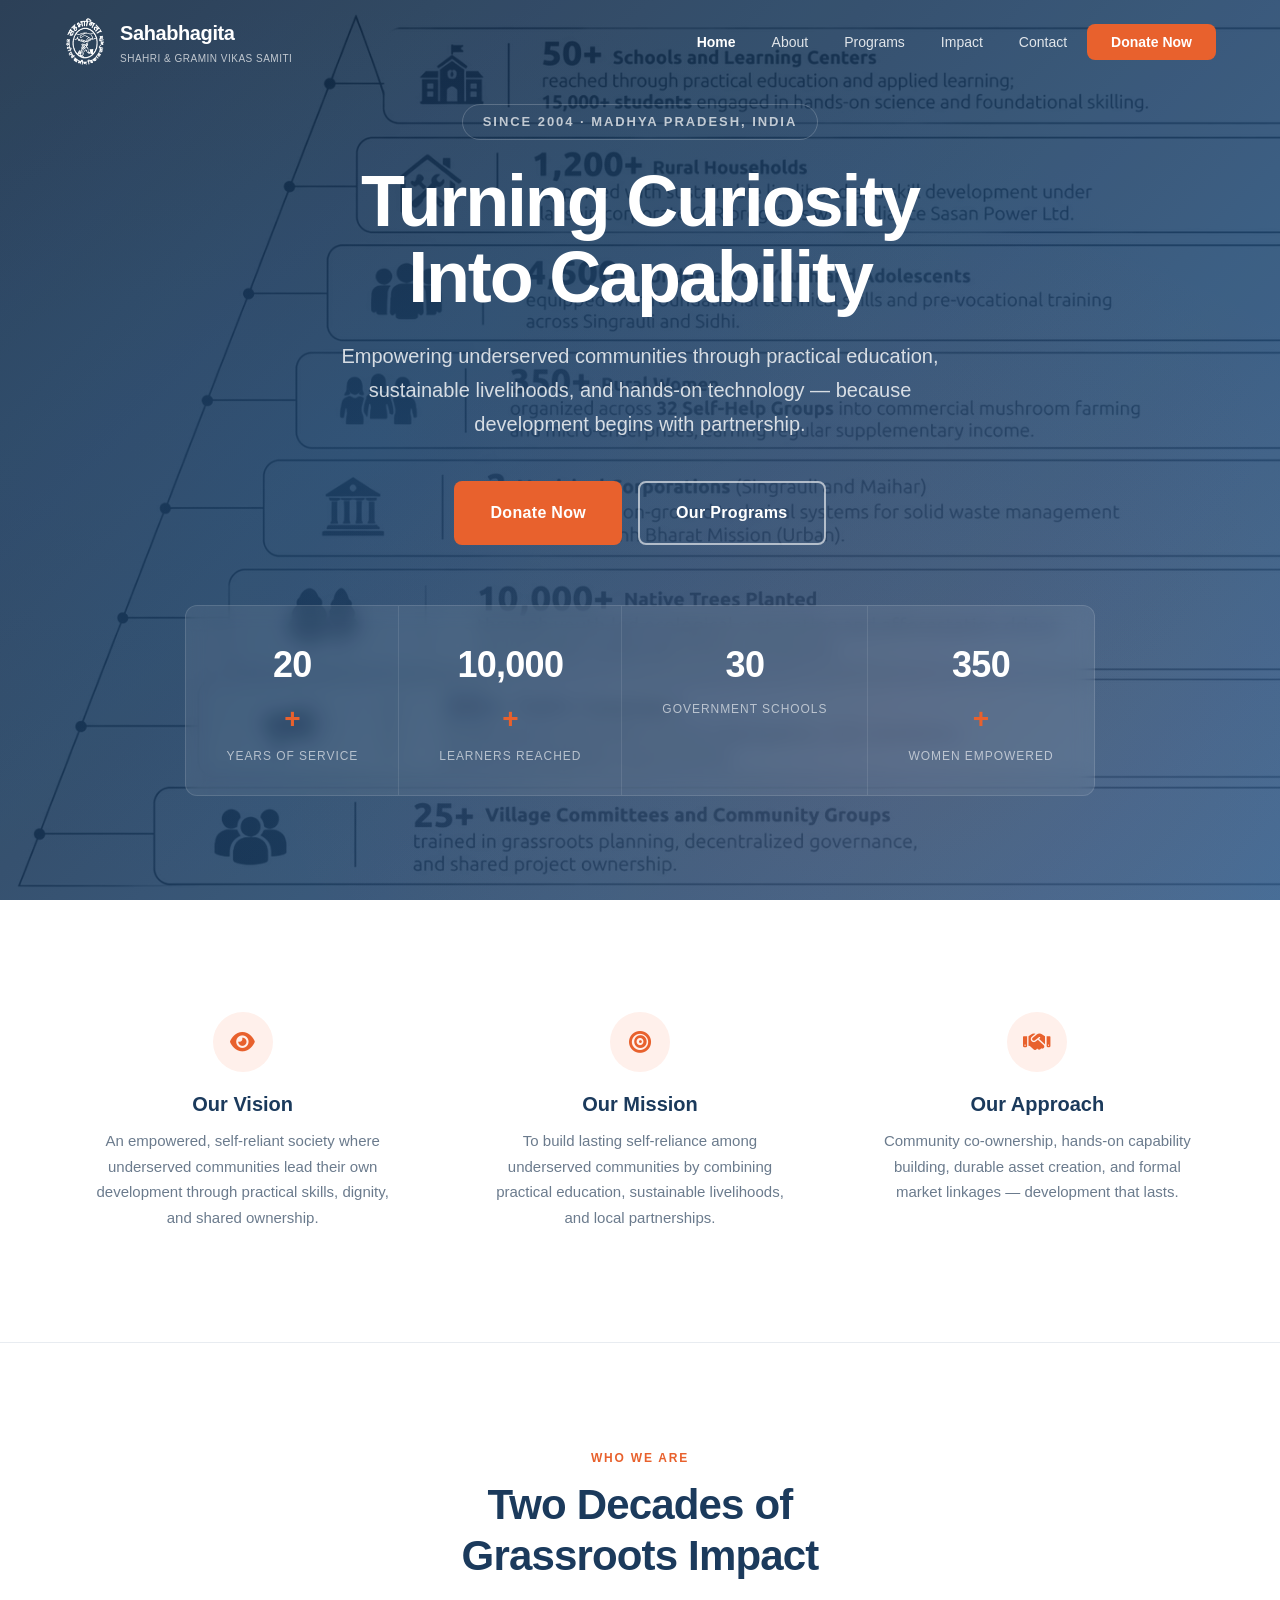
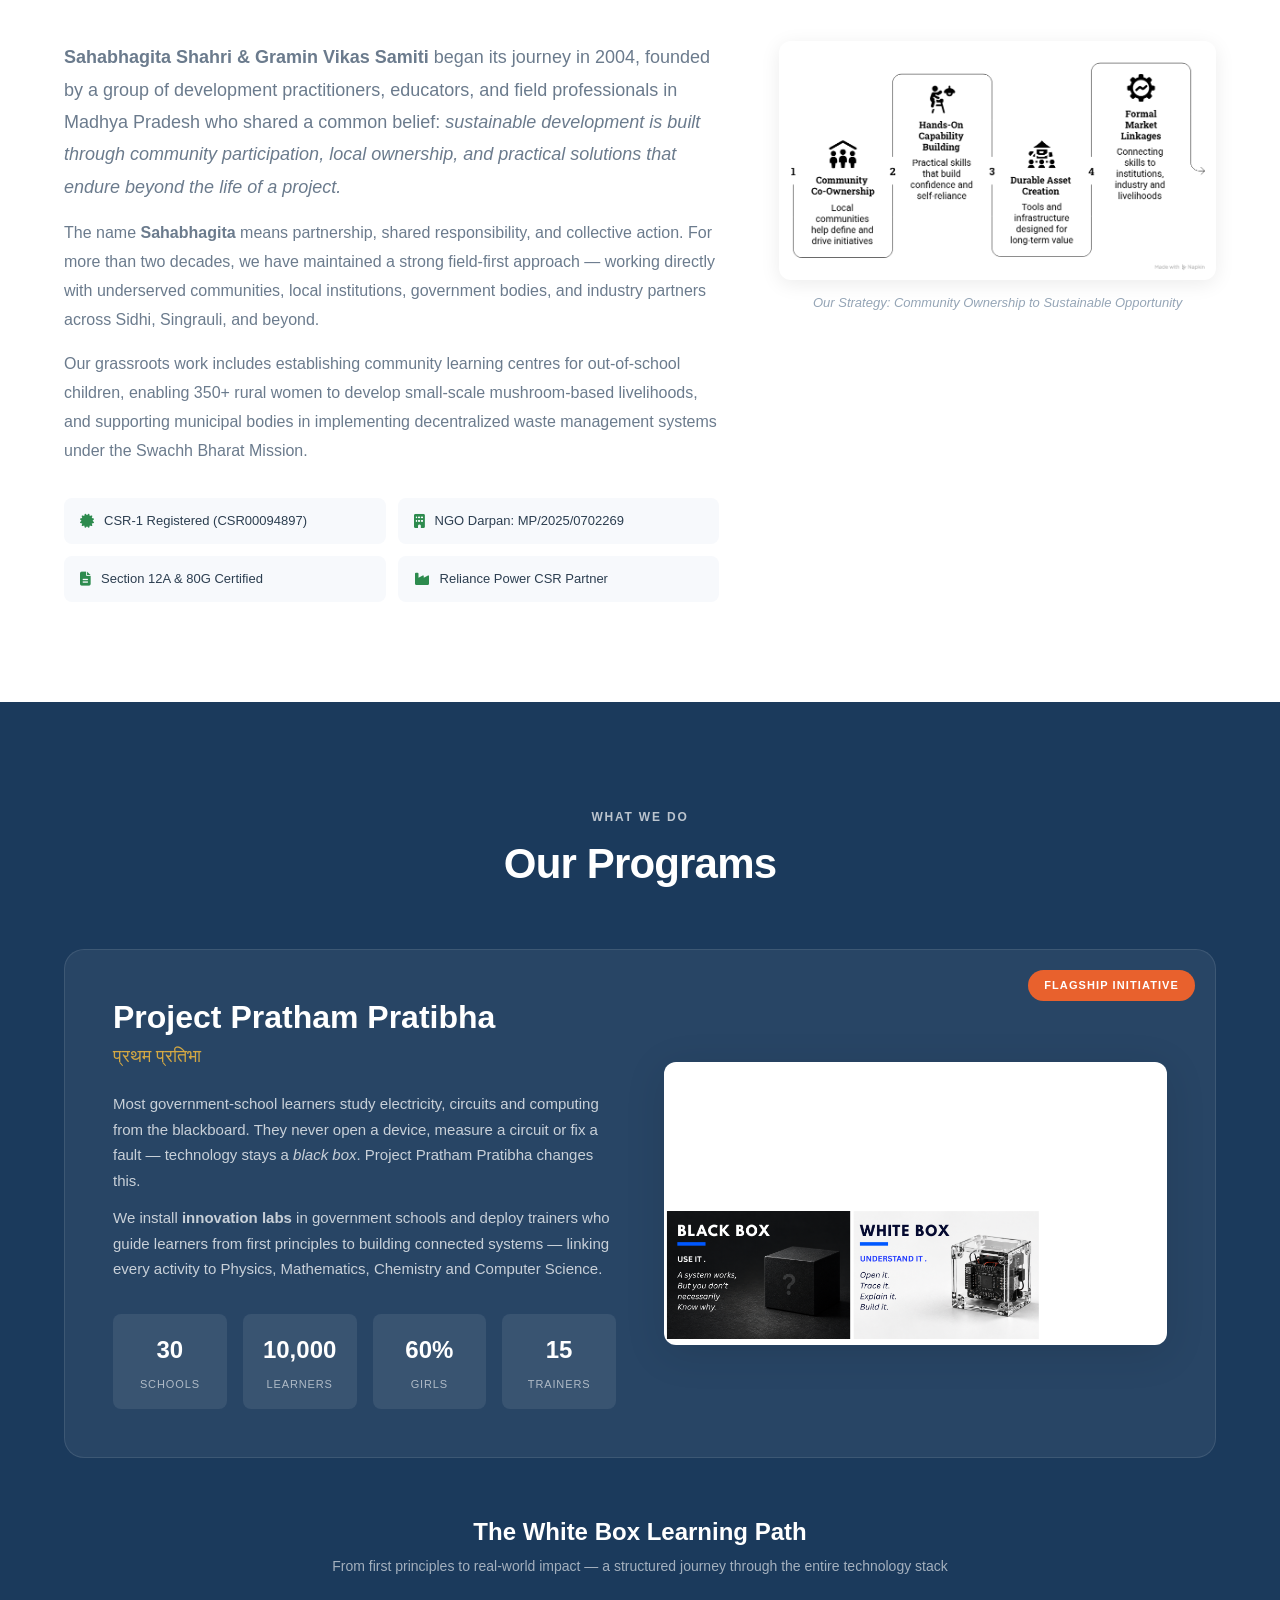
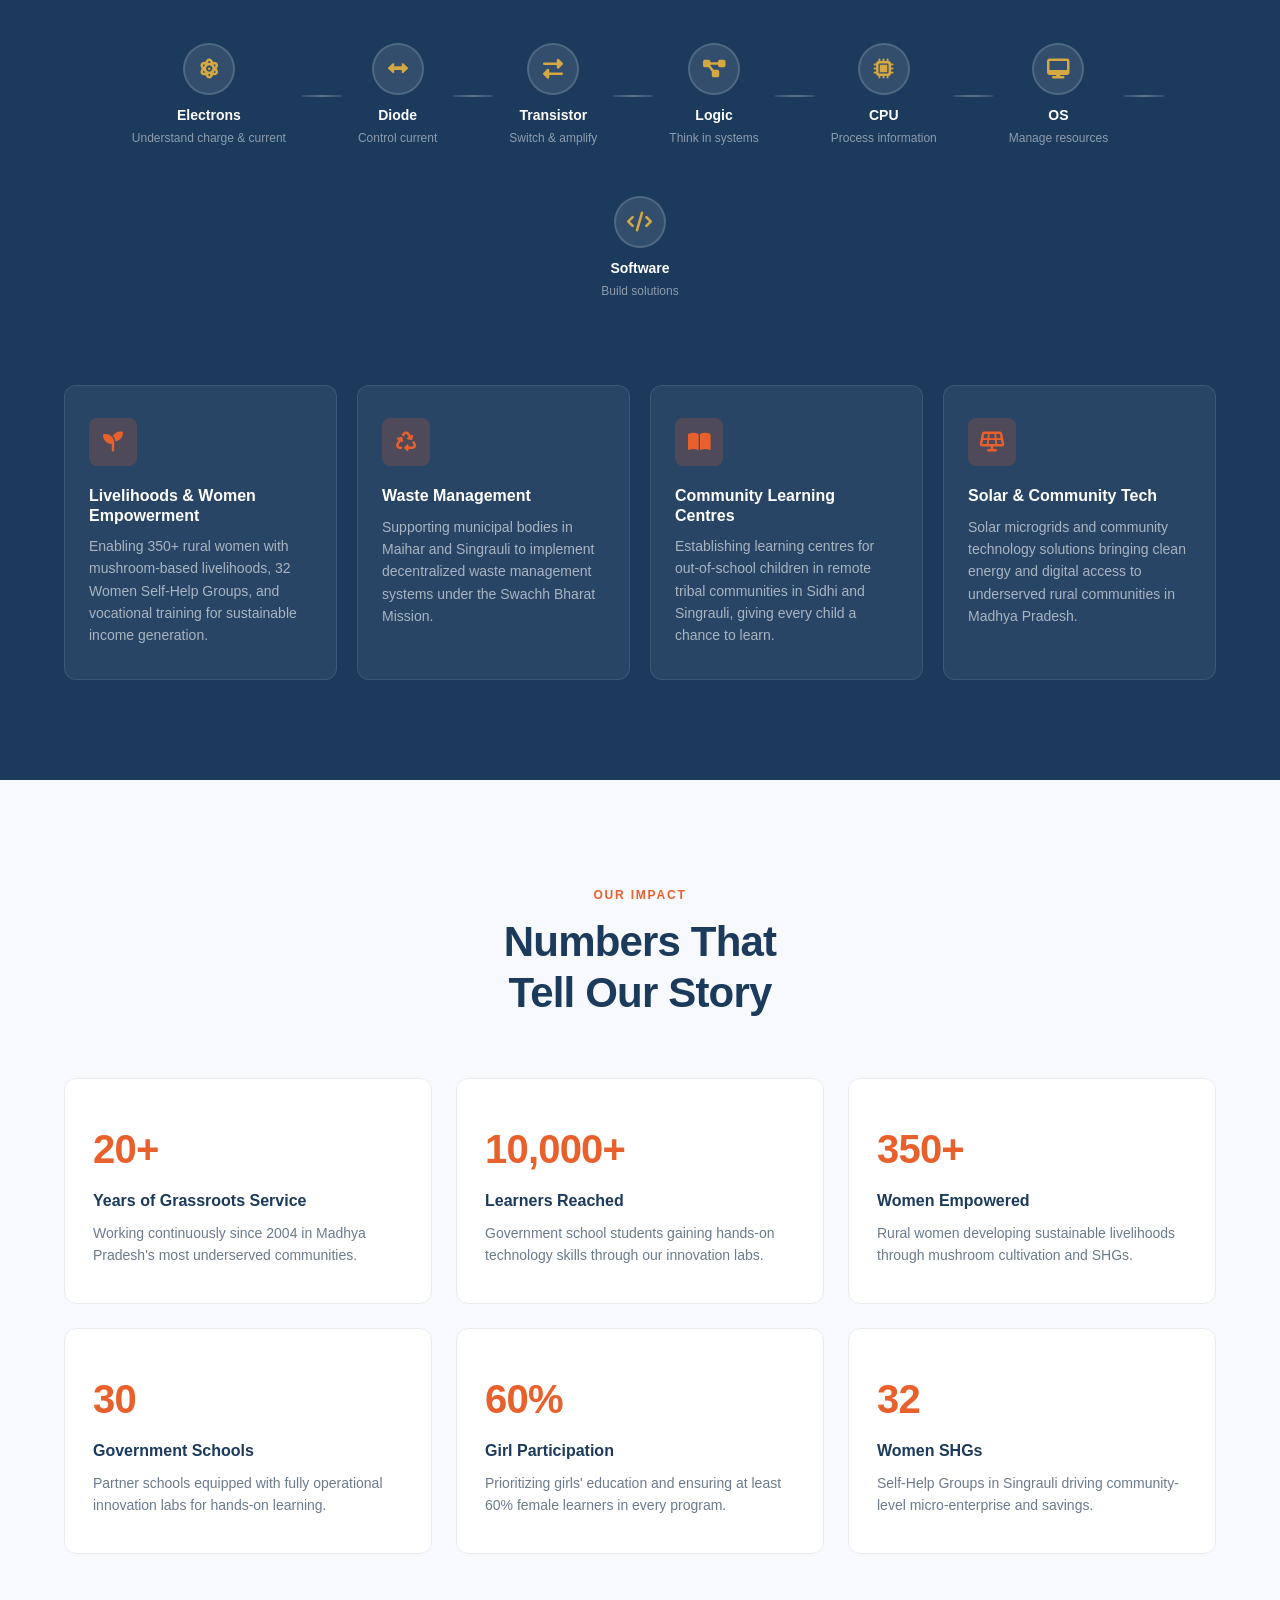
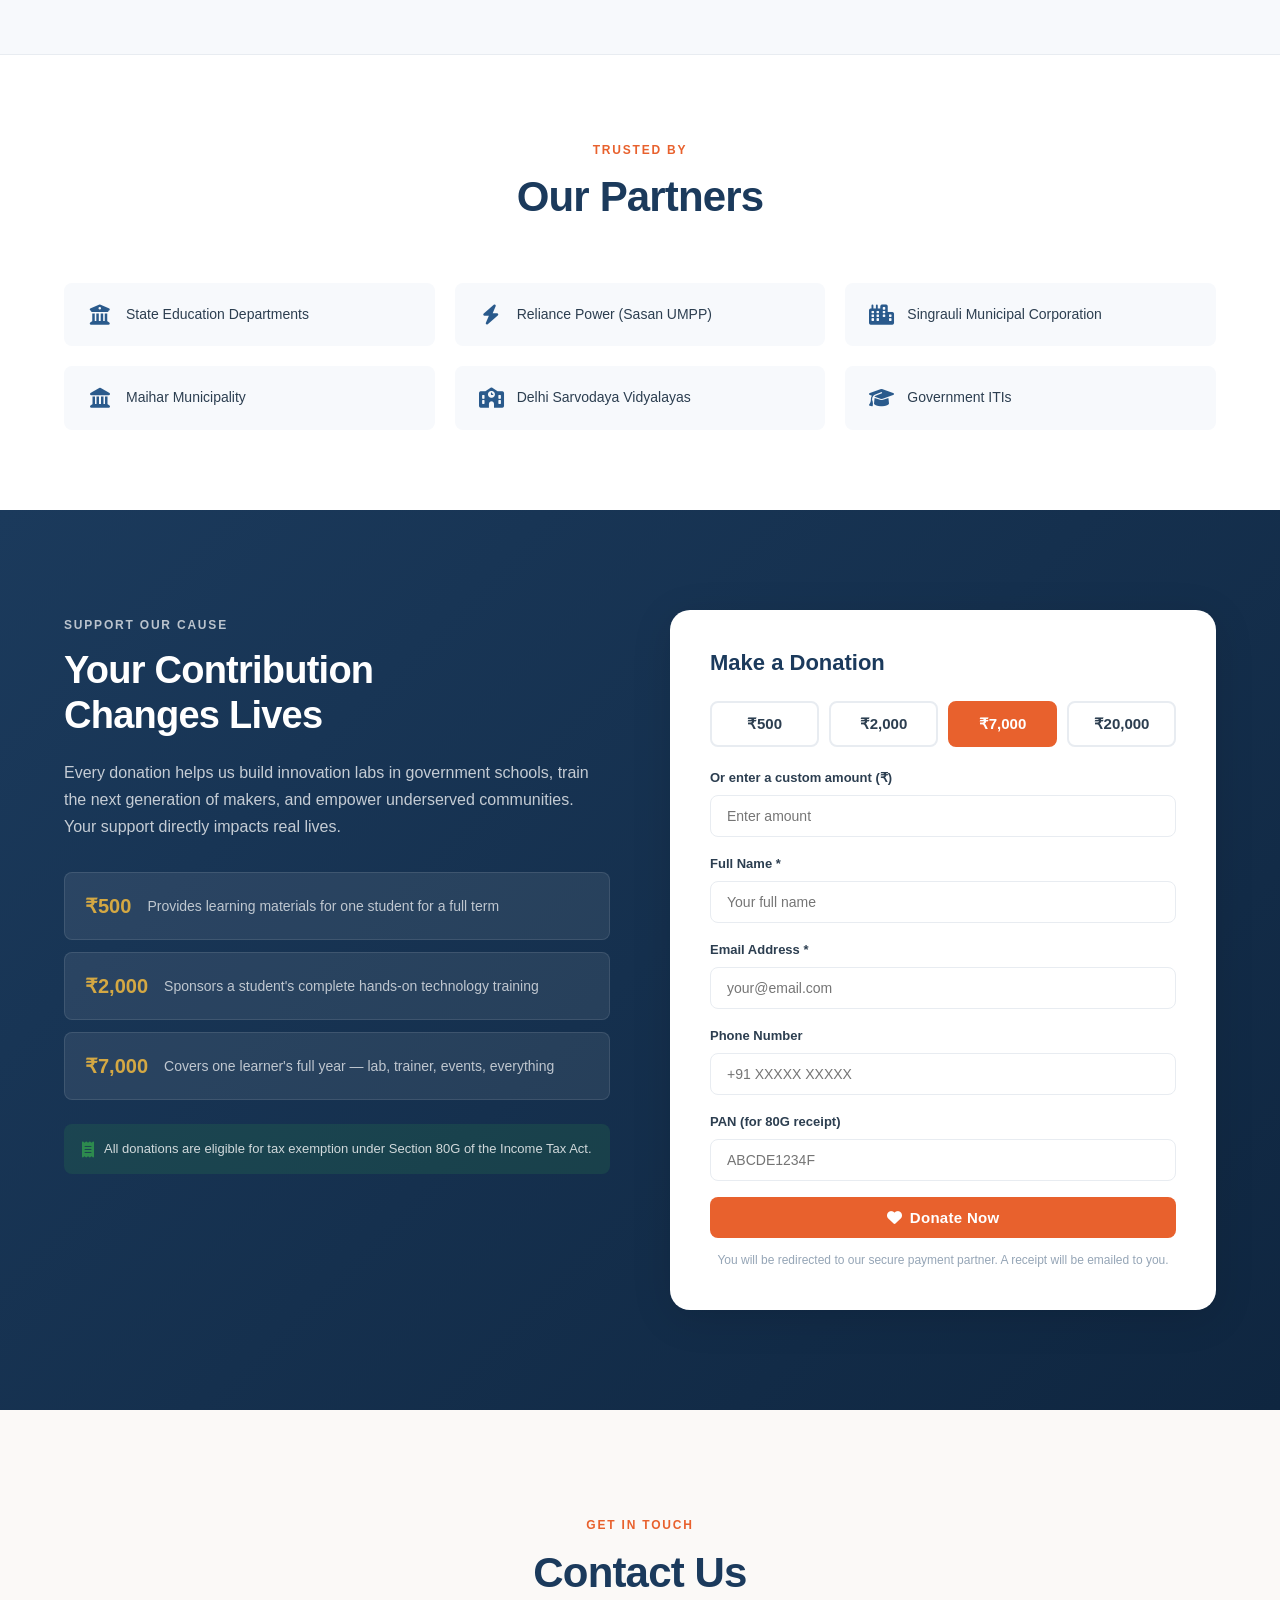
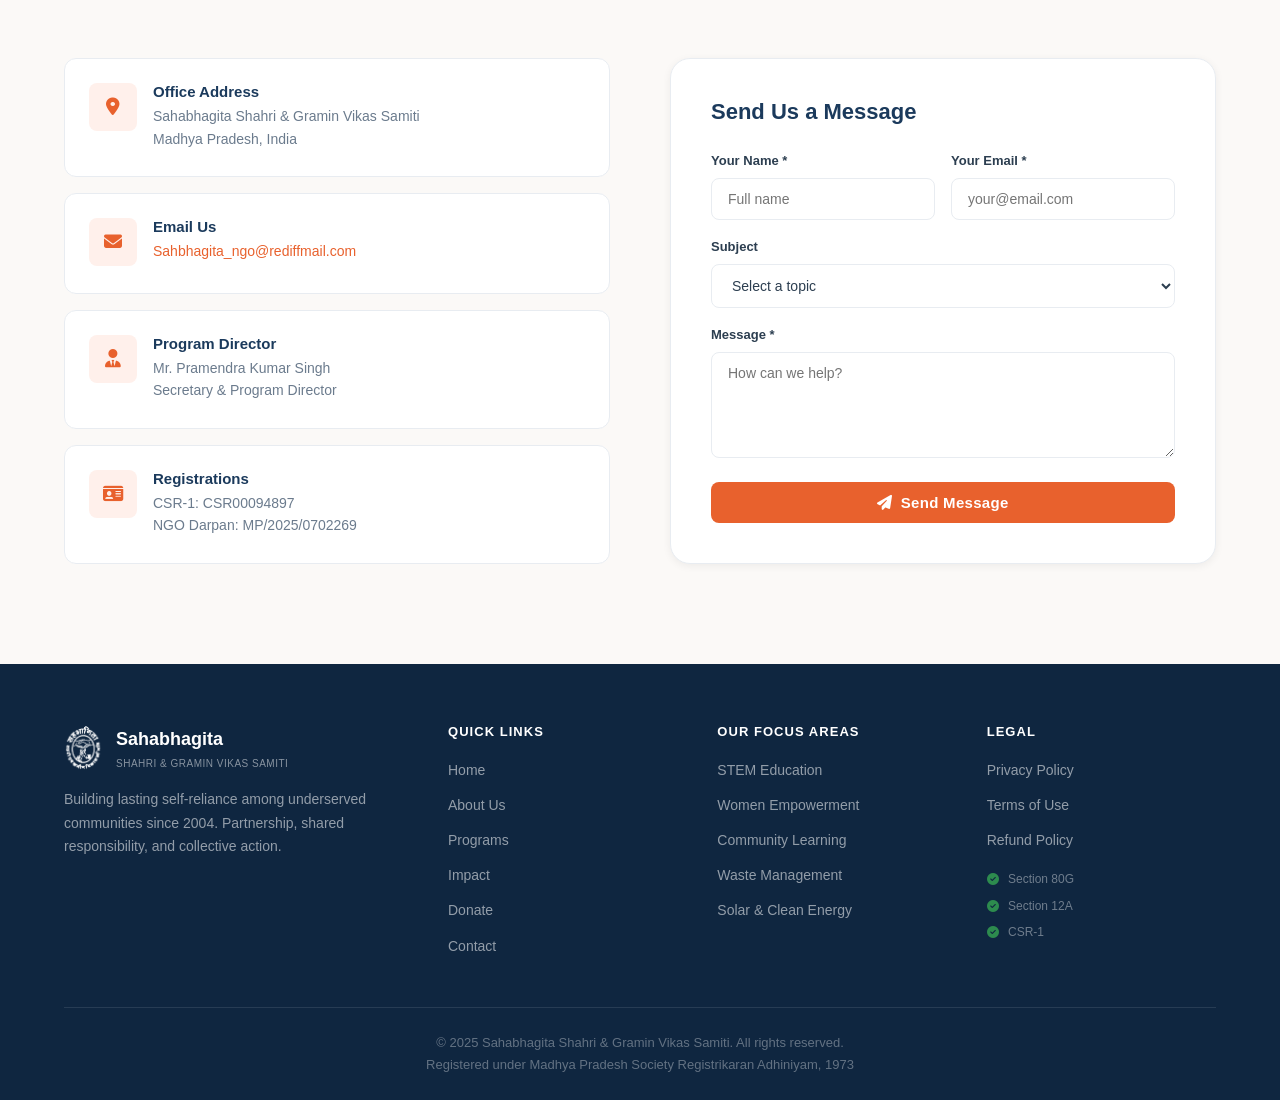
==== index.html @ baaf9c12 "Initial release of secured Sahabhagita NGO website" ====
<!DOCTYPE html>
<html lang="en">
<head>
    <meta charset="UTF-8">
    <meta name="viewport" content="width=device-width, initial-scale=1.0">
    <title>Sahabhagita — Partnership for Change</title>

    <!-- ===== SECURITY HEADERS (meta-based, for static hosting) ===== -->
    <meta http-equiv="X-Content-Type-Options" content="nosniff">
    <meta http-equiv="X-Frame-Options" content="DENY">
    <meta http-equiv="X-XSS-Protection" content="1; mode=block">
    <meta http-equiv="Permissions-Policy" content="camera=(), microphone=(), geolocation=()">
    <meta http-equiv="Content-Security-Policy" 
          content="default-src 'self'; 
                   script-src 'self'; 
                   style-src 'self' https://fonts.googleapis.com https://cdnjs.cloudflare.com 'unsafe-inline'; 
                   font-src 'self' https://fonts.gstatic.com https://cdnjs.cloudflare.com; 
                   img-src 'self' data:; 
                   connect-src 'self' https://formspree.io; 
                   frame-src 'none'; 
                   object-src 'none'; 
                   base-uri 'self'; 
                   form-action 'self' https://formspree.io;">
    <meta name="referrer" content="strict-origin-when-cross-origin">

    <!-- ===== SEO & OPEN GRAPH ===== -->
    <meta name="description" content="Sahabhagita Shahri & Gramin Vikas Samiti — Empowering underserved communities through practical education, technology labs, sustainable livelihoods, and community development since 2004.">
    <meta name="keywords" content="Sahabhagita, NGO, education, STEM, India, Madhya Pradesh, community development, donation, Pratham Pratibha">
    <meta name="author" content="Sahabhagita Shahri & Gramin Vikas Samiti">
    <meta property="og:title" content="Sahabhagita — Partnership for Change">
    <meta property="og:description" content="Empowering underserved communities through practical education, technology, and sustainable livelihoods since 2004.">
    <meta property="og:image" content="images/logo_white.png">
    <meta property="og:type" content="website">
    <meta name="twitter:card" content="summary_large_image">

    <link rel="icon" type="image/png" href="images/logo_white.png">
    <link href="https://fonts.googleapis.com/css2?family=Inter:wght@300;400;500;600;700;800;900&display=swap" rel="stylesheet">
    <link rel="stylesheet" href="https://cdnjs.cloudflare.com/ajax/libs/font-awesome/6.5.0/css/all.min.css" integrity="sha512-Avb2QiuDEEvB4bZJYdft2mNjVShBftLGPg8YJ04IY4YZ7C1GKVe1ELJmYZNemNkRnLZBWg9SH38Oy23Af+Eg==" crossorigin="anonymous" referrerpolicy="no-referrer">
    <link rel="stylesheet" href="styles.css">
</head>
<body>

    <!-- ==================== NAVIGATION ==================== -->
    <nav class="navbar" id="navbar" role="navigation" aria-label="Main navigation">
        <div class="nav-container">
            <a href="#home" class="nav-logo" aria-label="Sahabhagita — Home">
                <img src="images/logo_white.png" alt="Sahabhagita Logo" class="logo-img" width="44" height="48">
                <div class="logo-text">
                    <span class="logo-name">Sahabhagita</span>
                    <span class="logo-tagline">Shahri &amp; Gramin Vikas Samiti</span>
                </div>
            </a>
            <ul class="nav-links" id="navLinks" role="menubar">
                <li role="none"><a href="#home" role="menuitem">Home</a></li>
                <li role="none"><a href="#about" role="menuitem">About</a></li>
                <li role="none"><a href="#programs" role="menuitem">Programs</a></li>
                <li role="none"><a href="#impact" role="menuitem">Impact</a></li>
                <li role="none"><a href="#contact" role="menuitem">Contact</a></li>
                <li role="none"><a href="#donate" class="nav-donate-btn" role="menuitem">Donate Now</a></li>
            </ul>
            <button class="nav-toggle" id="navToggle" aria-label="Toggle navigation menu" aria-expanded="false" aria-controls="navLinks">
                <span></span><span></span><span></span>
            </button>
        </div>
    </nav>

    <!-- ==================== HERO SECTION ==================== -->
    <section class="hero" id="home" aria-label="Hero banner">
        <div class="hero-overlay"></div>
        <div class="hero-content">
            <p class="hero-label">Since 2004 · Madhya Pradesh, India</p>
            <h1 class="hero-title">Turning Curiosity<br>Into Capability</h1>
            <p class="hero-subtitle">Empowering underserved communities through practical education, sustainable livelihoods, and hands-on technology — because development begins with partnership.</p>
            <div class="hero-btns">
                <a href="#donate" class="btn btn-primary btn-lg">Donate Now</a>
                <a href="#programs" class="btn btn-outline-white btn-lg">Our Programs</a>
            </div>
        </div>
        <div class="hero-stats" role="list" aria-label="Key statistics">
            <div class="hero-stat" role="listitem">
                <span class="stat-number" data-target="20">0</span><span class="stat-suffix">+</span>
                <span class="stat-label">Years of Service</span>
            </div>
            <div class="hero-stat" role="listitem">
                <span class="stat-number" data-target="10000">0</span><span class="stat-suffix">+</span>
                <span class="stat-label">Learners Reached</span>
            </div>
            <div class="hero-stat" role="listitem">
                <span class="stat-number" data-target="30">0</span><span class="stat-suffix"></span>
                <span class="stat-label">Government Schools</span>
            </div>
            <div class="hero-stat" role="listitem">
                <span class="stat-number" data-target="350">0</span><span class="stat-suffix">+</span>
                <span class="stat-label">Women Empowered</span>
            </div>
        </div>
    </section>

    <!-- ==================== MISSION BANNER ==================== -->
    <section class="mission-banner" aria-label="Our vision, mission and approach">
        <div class="container">
            <div class="mission-grid">
                <div class="mission-card">
                    <div class="mission-icon" aria-hidden="true"><i class="fas fa-eye"></i></div>
                    <h3>Our Vision</h3>
                    <p>An empowered, self-reliant society where underserved communities lead their own development through practical skills, dignity, and shared ownership.</p>
                </div>
                <div class="mission-card">
                    <div class="mission-icon" aria-hidden="true"><i class="fas fa-bullseye"></i></div>
                    <h3>Our Mission</h3>
                    <p>To build lasting self-reliance among underserved communities by combining practical education, sustainable livelihoods, and local partnerships.</p>
                </div>
                <div class="mission-card">
                    <div class="mission-icon" aria-hidden="true"><i class="fas fa-handshake"></i></div>
                    <h3>Our Approach</h3>
                    <p>Community co-ownership, hands-on capability building, durable asset creation, and formal market linkages — development that lasts.</p>
                </div>
            </div>
        </div>
    </section>

    <!-- ==================== ABOUT SECTION ==================== -->
    <section class="about" id="about" aria-label="About us">
        <div class="container">
            <div class="section-header">
                <span class="section-label">Who We Are</span>
                <h2 class="section-title">Two Decades of<br>Grassroots Impact</h2>
            </div>
            <div class="about-grid">
                <div class="about-content">
                    <p class="about-lead">
                        <strong>Sahabhagita Shahri &amp; Gramin Vikas Samiti</strong> began its journey in 2004, founded by a group of development practitioners, educators, and field professionals in Madhya Pradesh who shared a common belief: <em>sustainable development is built through community participation, local ownership, and practical solutions that endure beyond the life of a project.</em>
                    </p>
                    <p>
                        The name <strong>Sahabhagita</strong> means partnership, shared responsibility, and collective action. For more than two decades, we have maintained a strong field-first approach — working directly with underserved communities, local institutions, government bodies, and industry partners across Sidhi, Singrauli, and beyond.
                    </p>
                    <p>
                        Our grassroots work includes establishing community learning centres for out-of-school children, enabling 350+ rural women to develop small-scale mushroom-based livelihoods, and supporting municipal bodies in implementing decentralized waste management systems under the Swachh Bharat Mission.
                    </p>
                    <div class="about-highlights">
                        <div class="highlight">
                            <i class="fas fa-certificate" aria-hidden="true"></i>
                            <span>CSR-1 Registered (CSR00094897)</span>
                        </div>
                        <div class="highlight">
                            <i class="fas fa-building" aria-hidden="true"></i>
                            <span>NGO Darpan: MP/2025/0702269</span>
                        </div>
                        <div class="highlight">
                            <i class="fas fa-file-alt" aria-hidden="true"></i>
                            <span>Section 12A &amp; 80G Certified</span>
                        </div>
                        <div class="highlight">
                            <i class="fas fa-industry" aria-hidden="true"></i>
                            <span>Reliance Power CSR Partner</span>
                        </div>
                    </div>
                </div>
                <div class="about-image">
                    <img src="images/image2.png" alt="Our strategy: Community Ownership, Capability Building, Durable Asset Creation, and Market Linkages" loading="lazy" width="950" height="519">
                    <div class="about-image-caption">Our Strategy: Community Ownership to Sustainable Opportunity</div>
                </div>
            </div>
        </div>
    </section>

    <!-- ==================== PROGRAMS SECTION ==================== -->
    <section class="programs" id="programs" aria-label="Our programs">
        <div class="container">
            <div class="section-header section-header--light">
                <span class="section-label section-label--light">What We Do</span>
                <h2 class="section-title section-title--light">Our Programs</h2>
            </div>

            <!-- Flagship Program -->
            <div class="flagship-program">
                <div class="flagship-badge">Flagship Initiative</div>
                <div class="flagship-grid">
                    <div class="flagship-content">
                        <h3 class="flagship-title">Project Pratham Pratibha</h3>
                        <p class="flagship-hindi">प्रथम प्रतिभा</p>
                        <p class="flagship-desc">
                            Most government-school learners study electricity, circuits and computing from the blackboard. They never open a device, measure a circuit or fix a fault — technology stays a <em>black box</em>. Project Pratham Pratibha changes this.
                        </p>
                        <p class="flagship-desc">
                            We install <strong>innovation labs</strong> in government schools and deploy trainers who guide learners from first principles to building connected systems — linking every activity to Physics, Mathematics, Chemistry and Computer Science.
                        </p>
                        <div class="flagship-stats" role="list">
                            <div class="f-stat" role="listitem">
                                <span class="f-stat-num">30</span>
                                <span class="f-stat-label">Schools</span>
                            </div>
                            <div class="f-stat" role="listitem">
                                <span class="f-stat-num">10,000</span>
                                <span class="f-stat-label">Learners</span>
                            </div>
                            <div class="f-stat" role="listitem">
                                <span class="f-stat-num">60%</span>
                                <span class="f-stat-label">Girls</span>
                            </div>
                            <div class="f-stat" role="listitem">
                                <span class="f-stat-num">15</span>
                                <span class="f-stat-label">Trainers</span>
                            </div>
                        </div>
                    </div>
                    <div class="flagship-image">
                        <img src="images/image12.png" alt="Black Box vs White Box approach — understanding technology from the inside out" loading="lazy" width="1920" height="1080">
                    </div>
                </div>
            </div>

            <!-- Curriculum Path -->
            <div class="curriculum-path">
                <h3 class="path-title">The White Box Learning Path</h3>
                <p class="path-subtitle">From first principles to real-world impact — a structured journey through the entire technology stack</p>
                <div class="path-steps" role="list">
                    <div class="path-step" role="listitem">
                        <div class="step-icon" aria-hidden="true"><i class="fas fa-atom"></i></div>
                        <h4>Electrons</h4>
                        <p>Understand charge &amp; current</p>
                    </div>
                    <div class="path-connector" aria-hidden="true"></div>
                    <div class="path-step" role="listitem">
                        <div class="step-icon" aria-hidden="true"><i class="fas fa-arrows-alt-h"></i></div>
                        <h4>Diode</h4>
                        <p>Control current</p>
                    </div>
                    <div class="path-connector" aria-hidden="true"></div>
                    <div class="path-step" role="listitem">
                        <div class="step-icon" aria-hidden="true"><i class="fas fa-exchange-alt"></i></div>
                        <h4>Transistor</h4>
                        <p>Switch &amp; amplify</p>
                    </div>
                    <div class="path-connector" aria-hidden="true"></div>
                    <div class="path-step" role="listitem">
                        <div class="step-icon" aria-hidden="true"><i class="fas fa-project-diagram"></i></div>
                        <h4>Logic</h4>
                        <p>Think in systems</p>
                    </div>
                    <div class="path-connector" aria-hidden="true"></div>
                    <div class="path-step" role="listitem">
                        <div class="step-icon" aria-hidden="true"><i class="fas fa-microchip"></i></div>
                        <h4>CPU</h4>
                        <p>Process information</p>
                    </div>
                    <div class="path-connector" aria-hidden="true"></div>
                    <div class="path-step" role="listitem">
                        <div class="step-icon" aria-hidden="true"><i class="fas fa-desktop"></i></div>
                        <h4>OS</h4>
                        <p>Manage resources</p>
                    </div>
                    <div class="path-connector" aria-hidden="true"></div>
                    <div class="path-step" role="listitem">
                        <div class="step-icon" aria-hidden="true"><i class="fas fa-code"></i></div>
                        <h4>Software</h4>
                        <p>Build solutions</p>
                    </div>
                </div>
            </div>

            <!-- Other Programs -->
            <div class="programs-grid">
                <div class="program-card">
                    <div class="program-card-icon" aria-hidden="true"><i class="fas fa-seedling"></i></div>
                    <h4>Livelihoods &amp; Women Empowerment</h4>
                    <p>Enabling 350+ rural women with mushroom-based livelihoods, 32 Women Self-Help Groups, and vocational training for sustainable income generation.</p>
                </div>
                <div class="program-card">
                    <div class="program-card-icon" aria-hidden="true"><i class="fas fa-recycle"></i></div>
                    <h4>Waste Management</h4>
                    <p>Supporting municipal bodies in Maihar and Singrauli to implement decentralized waste management systems under the Swachh Bharat Mission.</p>
                </div>
                <div class="program-card">
                    <div class="program-card-icon" aria-hidden="true"><i class="fas fa-book-open"></i></div>
                    <h4>Community Learning Centres</h4>
                    <p>Establishing learning centres for out-of-school children in remote tribal communities in Sidhi and Singrauli, giving every child a chance to learn.</p>
                </div>
                <div class="program-card">
                    <div class="program-card-icon" aria-hidden="true"><i class="fas fa-solar-panel"></i></div>
                    <h4>Solar &amp; Community Tech</h4>
                    <p>Solar microgrids and community technology solutions bringing clean energy and digital access to underserved rural communities in Madhya Pradesh.</p>
                </div>
            </div>
        </div>
    </section>

    <!-- ==================== IMPACT SECTION ==================== -->
    <section class="impact" id="impact" aria-label="Our impact">
        <div class="container">
            <div class="section-header">
                <span class="section-label">Our Impact</span>
                <h2 class="section-title">Numbers That<br>Tell Our Story</h2>
            </div>
            <div class="impact-grid">
                <div class="impact-card">
                    <div class="impact-number">20+</div>
                    <div class="impact-label">Years of Grassroots Service</div>
                    <p>Working continuously since 2004 in Madhya Pradesh's most underserved communities.</p>
                </div>
                <div class="impact-card">
                    <div class="impact-number">10,000+</div>
                    <div class="impact-label">Learners Reached</div>
                    <p>Government school students gaining hands-on technology skills through our innovation labs.</p>
                </div>
                <div class="impact-card">
                    <div class="impact-number">350+</div>
                    <div class="impact-label">Women Empowered</div>
                    <p>Rural women developing sustainable livelihoods through mushroom cultivation and SHGs.</p>
                </div>
                <div class="impact-card">
                    <div class="impact-number">30</div>
                    <div class="impact-label">Government Schools</div>
                    <p>Partner schools equipped with fully operational innovation labs for hands-on learning.</p>
                </div>
                <div class="impact-card">
                    <div class="impact-number">60%</div>
                    <div class="impact-label">Girl Participation</div>
                    <p>Prioritizing girls' education and ensuring at least 60% female learners in every program.</p>
                </div>
                <div class="impact-card">
                    <div class="impact-number">32</div>
                    <div class="impact-label">Women SHGs</div>
                    <p>Self-Help Groups in Singrauli driving community-level micro-enterprise and savings.</p>
                </div>
            </div>
        </div>
    </section>

    <!-- ==================== PARTNERS SECTION ==================== -->
    <section class="partners" aria-label="Our partners">
        <div class="container">
            <div class="section-header">
                <span class="section-label">Trusted By</span>
                <h2 class="section-title">Our Partners</h2>
            </div>
            <div class="partners-grid">
                <div class="partner-item">
                    <i class="fas fa-university" aria-hidden="true"></i>
                    <span>State Education Departments</span>
                </div>
                <div class="partner-item">
                    <i class="fas fa-bolt" aria-hidden="true"></i>
                    <span>Reliance Power (Sasan UMPP)</span>
                </div>
                <div class="partner-item">
                    <i class="fas fa-city" aria-hidden="true"></i>
                    <span>Singrauli Municipal Corporation</span>
                </div>
                <div class="partner-item">
                    <i class="fas fa-landmark" aria-hidden="true"></i>
                    <span>Maihar Municipality</span>
                </div>
                <div class="partner-item">
                    <i class="fas fa-school" aria-hidden="true"></i>
                    <span>Delhi Sarvodaya Vidyalayas</span>
                </div>
                <div class="partner-item">
                    <i class="fas fa-graduation-cap" aria-hidden="true"></i>
                    <span>Government ITIs</span>
                </div>
            </div>
        </div>
    </section>

    <!-- ==================== DONATE SECTION ==================== -->
    <section class="donate" id="donate" aria-label="Make a donation">
        <div class="container">
            <div class="donate-wrapper">
                <div class="donate-info">
                    <span class="section-label section-label--light">Support Our Cause</span>
                    <h2 class="donate-title">Your Contribution<br>Changes Lives</h2>
                    <p class="donate-desc">Every donation helps us build innovation labs in government schools, train the next generation of makers, and empower underserved communities. Your support directly impacts real lives.</p>
                    
                    <div class="donate-impact-cards">
                        <div class="donate-impact-card">
                            <div class="donate-impact-amount">₹500</div>
                            <p>Provides learning materials for one student for a full term</p>
                        </div>
                        <div class="donate-impact-card">
                            <div class="donate-impact-amount">₹2,000</div>
                            <p>Sponsors a student's complete hands-on technology training</p>
                        </div>
                        <div class="donate-impact-card">
                            <div class="donate-impact-amount">₹7,000</div>
                            <p>Covers one learner's full year — lab, trainer, events, everything</p>
                        </div>
                    </div>

                    <div class="donate-tax-note">
                        <i class="fas fa-receipt" aria-hidden="true"></i>
                        <span>All donations are eligible for tax exemption under Section 80G of the Income Tax Act.</span>
                    </div>
                </div>
                
                <div class="donate-form-wrapper">
                    <form class="donate-form" id="donateForm" novalidate>
                        <h3>Make a Donation</h3>
                        
                        <div class="amount-options" role="radiogroup" aria-label="Select donation amount">
                            <button type="button" class="amount-btn" data-amount="500" aria-pressed="false">₹500</button>
                            <button type="button" class="amount-btn" data-amount="2000" aria-pressed="false">₹2,000</button>
                            <button type="button" class="amount-btn active" data-amount="7000" aria-pressed="true">₹7,000</button>
                            <button type="button" class="amount-btn" data-amount="20000" aria-pressed="false">₹20,000</button>
                        </div>
                        
                        <div class="form-group">
                            <label for="customAmount">Or enter a custom amount (₹)</label>
                            <input type="number" id="customAmount" placeholder="Enter amount" min="100" max="10000000" autocomplete="off">
                        </div>
                        
                        <div class="form-group">
                            <label for="donorName">Full Name <span aria-hidden="true">*</span><span class="sr-only">required</span></label>
                            <input type="text" id="donorName" name="donor_name" placeholder="Your full name" required maxlength="100" autocomplete="name" pattern="[A-Za-z\s\.\-]{2,100}">
                        </div>
                        
                        <div class="form-group">
                            <label for="donorEmail">Email Address <span aria-hidden="true">*</span><span class="sr-only">required</span></label>
                            <input type="email" id="donorEmail" name="donor_email" placeholder="your@email.com" required maxlength="254" autocomplete="email">
                        </div>
                        
                        <div class="form-group">
                            <label for="donorPhone">Phone Number</label>
                            <input type="tel" id="donorPhone" name="donor_phone" placeholder="+91 XXXXX XXXXX" maxlength="15" autocomplete="tel" pattern="[\+]?[0-9\s\-]{7,15}">
                        </div>

                        <div class="form-group">
                            <label for="donorPan">PAN (for 80G receipt)</label>
                            <input type="text" id="donorPan" name="donor_pan" placeholder="ABCDE1234F" maxlength="10" pattern="[A-Z]{5}[0-9]{4}[A-Z]{1}" autocomplete="off" style="text-transform: uppercase;">
                        </div>

                        <!-- Honeypot anti-spam (hidden from real users) -->
                        <div class="form-group" style="position:absolute;left:-9999px;" aria-hidden="true">
                            <label for="website_url">Leave this empty</label>
                            <input type="text" id="website_url" name="website_url" tabindex="-1" autocomplete="off">
                        </div>
                        
                        <button type="submit" class="btn btn-primary btn-block">
                            <i class="fas fa-heart" aria-hidden="true"></i> Donate Now
                        </button>
                        
                        <p class="form-note">You will be redirected to our secure payment partner. A receipt will be emailed to you.</p>
                    </form>
                </div>
            </div>
        </div>
    </section>

    <!-- ==================== CONTACT SECTION ==================== -->
    <section class="contact" id="contact" aria-label="Contact us">
        <div class="container">
            <div class="section-header">
                <span class="section-label">Get In Touch</span>
                <h2 class="section-title">Contact Us</h2>
            </div>
            <div class="contact-grid">
                <div class="contact-info">
                    <div class="contact-card">
                        <div class="contact-card-icon" aria-hidden="true"><i class="fas fa-map-marker-alt"></i></div>
                        <div>
                            <h4>Office Address</h4>
                            <p>Sahabhagita Shahri &amp; Gramin Vikas Samiti<br>Madhya Pradesh, India</p>
                        </div>
                    </div>
                    <div class="contact-card">
                        <div class="contact-card-icon" aria-hidden="true"><i class="fas fa-envelope"></i></div>
                        <div>
                            <h4>Email Us</h4>
                            <p><a href="mailto:Sahbhagita_ngo@rediffmail.com">Sahbhagita_ngo@rediffmail.com</a></p>
                        </div>
                    </div>
                    <div class="contact-card">
                        <div class="contact-card-icon" aria-hidden="true"><i class="fas fa-user-tie"></i></div>
                        <div>
                            <h4>Program Director</h4>
                            <p>Mr. Pramendra Kumar Singh<br>Secretary &amp; Program Director</p>
                        </div>
                    </div>
                    <div class="contact-card">
                        <div class="contact-card-icon" aria-hidden="true"><i class="fas fa-id-card"></i></div>
                        <div>
                            <h4>Registrations</h4>
                            <p>CSR-1: CSR00094897<br>NGO Darpan: MP/2025/0702269</p>
                        </div>
                    </div>
                </div>
                <div class="contact-form-wrapper">
                    <form class="contact-form" id="contactForm" novalidate>
                        <h3>Send Us a Message</h3>
                        <div class="form-row">
                            <div class="form-group">
                                <label for="contactName">Your Name <span aria-hidden="true">*</span><span class="sr-only">required</span></label>
                                <input type="text" id="contactName" name="contact_name" placeholder="Full name" required maxlength="100" autocomplete="name" pattern="[A-Za-z\s\.\-]{2,100}">
                            </div>
                            <div class="form-group">
                                <label for="contactEmail">Your Email <span aria-hidden="true">*</span><span class="sr-only">required</span></label>
                                <input type="email" id="contactEmail" name="contact_email" placeholder="your@email.com" required maxlength="254" autocomplete="email">
                            </div>
                        </div>
                        <div class="form-group">
                            <label for="contactSubject">Subject</label>
                            <select id="contactSubject" name="contact_subject">
                                <option value="">Select a topic</option>
                                <option value="partnership">Partnership Inquiry</option>
                                <option value="volunteer">Volunteer With Us</option>
                                <option value="donation">Donation Related</option>
                                <option value="media">Media / Press</option>
                                <option value="other">Other</option>
                            </select>
                        </div>
                        <div class="form-group">
                            <label for="contactMessage">Message <span aria-hidden="true">*</span><span class="sr-only">required</span></label>
                            <textarea id="contactMessage" name="contact_message" rows="5" placeholder="How can we help?" required maxlength="2000"></textarea>
                        </div>

                        <!-- Honeypot anti-spam -->
                        <div class="form-group" style="position:absolute;left:-9999px;" aria-hidden="true">
                            <label for="fax_number">Leave this empty</label>
                            <input type="text" id="fax_number" name="fax_number" tabindex="-1" autocomplete="off">
                        </div>

                        <button type="submit" class="btn btn-primary btn-block">
                            <i class="fas fa-paper-plane" aria-hidden="true"></i> Send Message
                        </button>
                    </form>
                </div>
            </div>
        </div>
    </section>

    <!-- ==================== FOOTER ==================== -->
    <footer class="footer" role="contentinfo">
        <div class="container">
            <div class="footer-grid">
                <div class="footer-about">
                    <div class="footer-logo">
                        <img src="images/logo_white.png" alt="Sahabhagita Logo" width="40" height="44">
                        <div>
                            <span class="footer-name">Sahabhagita</span>
                            <span class="footer-full-name">Shahri &amp; Gramin Vikas Samiti</span>
                        </div>
                    </div>
                    <p>Building lasting self-reliance among underserved communities since 2004. Partnership, shared responsibility, and collective action.</p>
                </div>
                <div class="footer-links-section">
                    <h4>Quick Links</h4>
                    <ul>
                        <li><a href="#home">Home</a></li>
                        <li><a href="#about">About Us</a></li>
                        <li><a href="#programs">Programs</a></li>
                        <li><a href="#impact">Impact</a></li>
                        <li><a href="#donate">Donate</a></li>
                        <li><a href="#contact">Contact</a></li>
                    </ul>
                </div>
                <div class="footer-links-section">
                    <h4>Our Focus Areas</h4>
                    <ul>
                        <li><a href="#programs">STEM Education</a></li>
                        <li><a href="#programs">Women Empowerment</a></li>
                        <li><a href="#programs">Community Learning</a></li>
                        <li><a href="#programs">Waste Management</a></li>
                        <li><a href="#programs">Solar &amp; Clean Energy</a></li>
                    </ul>
                </div>
                <div class="footer-links-section">
                    <h4>Legal</h4>
                    <ul>
                        <li><a href="#">Privacy Policy</a></li>
                        <li><a href="#">Terms of Use</a></li>
                        <li><a href="#">Refund Policy</a></li>
                    </ul>
                    <div class="footer-certifications">
                        <span><i class="fas fa-check-circle" aria-hidden="true"></i> Section 80G</span>
                        <span><i class="fas fa-check-circle" aria-hidden="true"></i> Section 12A</span>
                        <span><i class="fas fa-check-circle" aria-hidden="true"></i> CSR-1</span>
                    </div>
                </div>
            </div>
            <div class="footer-bottom">
                <p>&copy; 2025 Sahabhagita Shahri &amp; Gramin Vikas Samiti. All rights reserved.</p>
                <p>Registered under Madhya Pradesh Society Registrikaran Adhiniyam, 1973</p>
            </div>
        </div>
    </footer>

    <!-- ==================== SCROLL TO TOP ==================== -->
    <button class="scroll-top" id="scrollTop" aria-label="Scroll to top">
        <i class="fas fa-arrow-up" aria-hidden="true"></i>
    </button>

    <!-- ==================== SUCCESS MODAL ==================== -->
    <div class="modal-overlay" id="successModal" role="dialog" aria-modal="true" aria-labelledby="modalTitle" aria-hidden="true">
        <div class="modal">
            <div class="modal-icon" aria-hidden="true"><i class="fas fa-check-circle"></i></div>
            <h3 id="modalTitle">Thank You!</h3>
            <p id="modalMessage">Your message has been received. We will get back to you shortly.</p>
            <button class="btn btn-primary" id="modalCloseBtn">Close</button>
        </div>
    </div>

    <script src="script.js"></script>
</body>
</html>
---- styles.css ----
/* ============================================
   SAHABHAGITA — Elegant NGO Website Styles
   Inspired by WFP design language
   ============================================ */

/* ---- CSS Variables ---- */
:root {
    --primary: #1B3A5C;
    --primary-dark: #0F2640;
    --primary-light: #2A5A8C;
    --accent: #E8612D;
    --accent-hover: #D14E1E;
    --accent-light: #FFF0EB;
    --gold: #D4A843;
    --green: #2D8B4E;
    --text: #2C3E50;
    --text-light: #6B7B8D;
    --text-muted: #95A5B6;
    --bg: #FFFFFF;
    --bg-light: #F7F9FC;
    --bg-warm: #FBF9F7;
    --border: #E8ECF1;
    --shadow-sm: 0 2px 8px rgba(0,0,0,0.06);
    --shadow-md: 0 4px 20px rgba(0,0,0,0.08);
    --shadow-lg: 0 8px 40px rgba(0,0,0,0.12);
    --radius-sm: 8px;
    --radius-md: 12px;
    --radius-lg: 20px;
    --transition: 0.3s cubic-bezier(0.4, 0, 0.2, 1);
    --max-width: 1200px;
}

/* ---- Reset & Base ---- */
*, *::before, *::after {
    margin: 0;
    padding: 0;
    box-sizing: border-box;
}

html {
    scroll-behavior: smooth;
    scroll-padding-top: 80px;
}

body {
    font-family: 'Inter', -apple-system, BlinkMacSystemFont, 'Segoe UI', sans-serif;
    font-size: 16px;
    line-height: 1.7;
    color: var(--text);
    background: var(--bg);
    -webkit-font-smoothing: antialiased;
}

img {
    max-width: 100%;
    height: auto;
    display: block;
}

a {
    color: var(--primary-light);
    text-decoration: none;
    transition: color var(--transition);
}

a:hover {
    color: var(--accent);
}

.container {
    width: 100%;
    max-width: var(--max-width);
    margin: 0 auto;
    padding: 0 24px;
}

/* ---- Typography ---- */
h1, h2, h3, h4 {
    line-height: 1.2;
    font-weight: 700;
    color: var(--text);
}

/* ---- Buttons ---- */
.btn {
    display: inline-flex;
    align-items: center;
    justify-content: center;
    gap: 8px;
    padding: 12px 28px;
    border: none;
    border-radius: var(--radius-sm);
    font-family: inherit;
    font-size: 15px;
    font-weight: 600;
    cursor: pointer;
    transition: all var(--transition);
    text-decoration: none;
    letter-spacing: 0.02em;
}

.btn-primary {
    background: var(--accent);
    color: #fff;
}

.btn-primary:hover {
    background: var(--accent-hover);
    color: #fff;
    transform: translateY(-2px);
    box-shadow: 0 6px 20px rgba(232, 97, 45, 0.3);
}

.btn-outline-white {
    background: transparent;
    color: #fff;
    border: 2px solid rgba(255,255,255,0.6);
}

.btn-outline-white:hover {
    background: #fff;
    color: var(--primary);
    border-color: #fff;
}

.btn-lg {
    padding: 16px 36px;
    font-size: 16px;
}

.btn-block {
    width: 100%;
}

/* ============================================
   NAVIGATION
   ============================================ */
.navbar {
    position: fixed;
    top: 0;
    left: 0;
    right: 0;
    z-index: 1000;
    background: transparent;
    transition: all var(--transition);
    padding: 16px 0;
}

.navbar.scrolled {
    background: rgba(15, 38, 64, 0.97);
    backdrop-filter: blur(12px);
    padding: 10px 0;
    box-shadow: 0 2px 20px rgba(0,0,0,0.15);
}

.nav-container {
    max-width: var(--max-width);
    margin: 0 auto;
    padding: 0 24px;
    display: flex;
    align-items: center;
    justify-content: space-between;
}

.nav-logo {
    display: flex;
    align-items: center;
    gap: 12px;
    text-decoration: none;
}

.logo-img {
    width: 44px;
    height: 48px;
    object-fit: contain;
}

.logo-text {
    display: flex;
    flex-direction: column;
}

.logo-name {
    font-size: 20px;
    font-weight: 800;
    color: #fff;
    letter-spacing: -0.02em;
}

.logo-tagline {
    font-size: 10px;
    color: rgba(255,255,255,0.7);
    letter-spacing: 0.05em;
    text-transform: uppercase;
    font-weight: 500;
}

.nav-links {
    display: flex;
    align-items: center;
    gap: 4px;
    list-style: none;
}

.nav-links a {
    color: rgba(255,255,255,0.85);
    font-size: 14px;
    font-weight: 500;
    padding: 8px 16px;
    border-radius: var(--radius-sm);
    transition: all var(--transition);
}

.nav-links a:hover {
    color: #fff;
    background: rgba(255,255,255,0.1);
}

.nav-donate-btn {
    background: var(--accent) !important;
    color: #fff !important;
    padding: 10px 24px !important;
    border-radius: var(--radius-sm) !important;
    font-weight: 600 !important;
}

.nav-donate-btn:hover {
    background: var(--accent-hover) !important;
    transform: translateY(-1px);
}

.nav-toggle {
    display: none;
    flex-direction: column;
    gap: 5px;
    background: none;
    border: none;
    cursor: pointer;
    padding: 4px;
}

.nav-toggle span {
    width: 24px;
    height: 2px;
    background: #fff;
    border-radius: 2px;
    transition: all var(--transition);
}

/* ============================================
   HERO SECTION
   ============================================ */
.hero {
    position: relative;
    min-height: 100vh;
    display: flex;
    flex-direction: column;
    justify-content: center;
    align-items: center;
    background: linear-gradient(135deg, #0F2640 0%, #1B3A5C 40%, #2A5A8C 100%);
    overflow: hidden;
}

.hero::before {
    content: '';
    position: absolute;
    inset: 0;
    background: url('images/image7.png') center/cover;
    opacity: 0.12;
}

.hero-overlay {
    position: absolute;
    inset: 0;
    background: radial-gradient(ellipse at 30% 50%, rgba(42, 90, 140, 0.3) 0%, transparent 70%),
                radial-gradient(ellipse at 70% 80%, rgba(232, 97, 45, 0.1) 0%, transparent 50%);
}

.hero-content {
    position: relative;
    text-align: center;
    max-width: 800px;
    padding: 0 24px;
    margin-bottom: 60px;
}

.hero-label {
    display: inline-block;
    font-size: 13px;
    font-weight: 600;
    color: rgba(255,255,255,0.7);
    text-transform: uppercase;
    letter-spacing: 0.15em;
    margin-bottom: 24px;
    padding: 6px 20px;
    border: 1px solid rgba(255,255,255,0.2);
    border-radius: 50px;
}

.hero-title {
    font-size: clamp(40px, 6vw, 72px);
    font-weight: 900;
    color: #fff;
    margin-bottom: 24px;
    letter-spacing: -0.03em;
    line-height: 1.05;
}

.hero-subtitle {
    font-size: clamp(16px, 2vw, 20px);
    color: rgba(255,255,255,0.8);
    max-width: 600px;
    margin: 0 auto 40px;
    font-weight: 400;
    line-height: 1.7;
}

.hero-btns {
    display: flex;
    gap: 16px;
    justify-content: center;
    flex-wrap: wrap;
}

.hero-stats {
    position: relative;
    display: flex;
    gap: 0;
    background: rgba(255,255,255,0.08);
    backdrop-filter: blur(10px);
    border-radius: var(--radius-md);
    border: 1px solid rgba(255,255,255,0.12);
    overflow: hidden;
}

.hero-stat {
    display: flex;
    flex-direction: column;
    align-items: center;
    padding: 28px 40px;
    border-right: 1px solid rgba(255,255,255,0.1);
}

.hero-stat:last-child {
    border-right: none;
}

.stat-number {
    font-size: 36px;
    font-weight: 800;
    color: #fff;
    letter-spacing: -0.02em;
}

.stat-suffix {
    font-size: 28px;
    font-weight: 700;
    color: var(--accent);
}

.stat-label {
    font-size: 12px;
    color: rgba(255,255,255,0.6);
    text-transform: uppercase;
    letter-spacing: 0.08em;
    font-weight: 500;
    margin-top: 4px;
}

/* ============================================
   MISSION BANNER
   ============================================ */
.mission-banner {
    background: var(--bg);
    padding: 80px 0;
    border-bottom: 1px solid var(--border);
}

.mission-grid {
    display: grid;
    grid-template-columns: repeat(3, 1fr);
    gap: 40px;
}

.mission-card {
    text-align: center;
    padding: 32px 24px;
}

.mission-icon {
    width: 60px;
    height: 60px;
    display: flex;
    align-items: center;
    justify-content: center;
    margin: 0 auto 20px;
    border-radius: 50%;
    background: var(--accent-light);
    color: var(--accent);
    font-size: 22px;
}

.mission-card h3 {
    font-size: 20px;
    margin-bottom: 12px;
    color: var(--primary);
}

.mission-card p {
    font-size: 15px;
    color: var(--text-light);
    line-height: 1.7;
}

/* ============================================
   SECTION HEADER
   ============================================ */
.section-header {
    text-align: center;
    margin-bottom: 60px;
}

.section-label {
    display: inline-block;
    font-size: 12px;
    font-weight: 700;
    color: var(--accent);
    text-transform: uppercase;
    letter-spacing: 0.15em;
    margin-bottom: 12px;
}

.section-label--light {
    color: rgba(255,255,255,0.7);
}

.section-title {
    font-size: clamp(28px, 4vw, 42px);
    font-weight: 800;
    color: var(--primary);
    letter-spacing: -0.02em;
}

.section-title--light {
    color: #fff;
}

/* ============================================
   ABOUT SECTION
   ============================================ */
.about {
    padding: 100px 0;
    background: var(--bg);
}

.about-grid {
    display: grid;
    grid-template-columns: 1.2fr 0.8fr;
    gap: 60px;
    align-items: start;
}

.about-lead {
    font-size: 18px;
    line-height: 1.8;
    margin-bottom: 20px;
    color: var(--text);
}

.about-content p {
    margin-bottom: 16px;
    color: var(--text-light);
    line-height: 1.8;
}

.about-highlights {
    display: grid;
    grid-template-columns: 1fr 1fr;
    gap: 12px;
    margin-top: 32px;
}

.highlight {
    display: flex;
    align-items: center;
    gap: 10px;
    padding: 12px 16px;
    background: var(--bg-light);
    border-radius: var(--radius-sm);
    font-size: 13px;
    font-weight: 500;
    color: var(--text);
}

.highlight i {
    color: var(--green);
    font-size: 14px;
}

.about-image {
    position: sticky;
    top: 100px;
}

.about-image img {
    border-radius: var(--radius-md);
    box-shadow: var(--shadow-md);
}

.about-image-caption {
    margin-top: 12px;
    font-size: 13px;
    color: var(--text-muted);
    text-align: center;
    font-style: italic;
}

/* ============================================
   PROGRAMS SECTION
   ============================================ */
.programs {
    padding: 100px 0;
    background: var(--primary);
    color: #fff;
}

/* Flagship */
.flagship-program {
    position: relative;
    background: rgba(255,255,255,0.06);
    border: 1px solid rgba(255,255,255,0.1);
    border-radius: var(--radius-lg);
    padding: 48px;
    margin-bottom: 60px;
    overflow: hidden;
}

.flagship-badge {
    position: absolute;
    top: 20px;
    right: 20px;
    background: var(--accent);
    color: #fff;
    font-size: 11px;
    font-weight: 700;
    text-transform: uppercase;
    letter-spacing: 0.1em;
    padding: 6px 16px;
    border-radius: 50px;
}

.flagship-grid {
    display: grid;
    grid-template-columns: 1fr 1fr;
    gap: 48px;
    align-items: center;
}

.flagship-title {
    font-size: 32px;
    font-weight: 800;
    color: #fff;
    margin-bottom: 4px;
}

.flagship-hindi {
    font-size: 18px;
    color: var(--gold);
    margin-bottom: 20px;
    font-weight: 500;
}

.flagship-desc {
    font-size: 15px;
    color: rgba(255,255,255,0.75);
    margin-bottom: 12px;
    line-height: 1.7;
}

.flagship-stats {
    display: grid;
    grid-template-columns: repeat(4, 1fr);
    gap: 16px;
    margin-top: 32px;
}

.f-stat {
    text-align: center;
    padding: 16px 8px;
    background: rgba(255,255,255,0.08);
    border-radius: var(--radius-sm);
}

.f-stat-num {
    display: block;
    font-size: 24px;
    font-weight: 800;
    color: #fff;
}

.f-stat-label {
    display: block;
    font-size: 11px;
    color: rgba(255,255,255,0.6);
    text-transform: uppercase;
    letter-spacing: 0.08em;
    margin-top: 4px;
}

.flagship-image img {
    border-radius: var(--radius-md);
    box-shadow: var(--shadow-lg);
}

/* Curriculum Path */
.curriculum-path {
    margin-bottom: 60px;
    text-align: center;
}

.path-title {
    font-size: 24px;
    color: #fff;
    margin-bottom: 8px;
}

.path-subtitle {
    font-size: 14px;
    color: rgba(255,255,255,0.6);
    margin-bottom: 40px;
}

.path-steps {
    display: flex;
    align-items: center;
    justify-content: center;
    gap: 0;
    flex-wrap: wrap;
    padding: 0 20px;
}

.path-step {
    text-align: center;
    padding: 24px 16px;
    flex: 0 0 auto;
}

.step-icon {
    width: 52px;
    height: 52px;
    display: flex;
    align-items: center;
    justify-content: center;
    margin: 0 auto 12px;
    background: rgba(255,255,255,0.1);
    border-radius: 50%;
    color: var(--gold);
    font-size: 20px;
    border: 2px solid rgba(255,255,255,0.15);
}

.path-step h4 {
    font-size: 14px;
    font-weight: 700;
    color: #fff;
    margin-bottom: 4px;
}

.path-step p {
    font-size: 12px;
    color: rgba(255,255,255,0.5);
}

.path-connector {
    width: 40px;
    height: 2px;
    background: linear-gradient(90deg, rgba(255,255,255,0.1), rgba(255,255,255,0.3), rgba(255,255,255,0.1));
    flex-shrink: 0;
}

/* Program Cards */
.programs-grid {
    display: grid;
    grid-template-columns: repeat(4, 1fr);
    gap: 20px;
}

.program-card {
    background: rgba(255,255,255,0.06);
    border: 1px solid rgba(255,255,255,0.1);
    border-radius: var(--radius-md);
    padding: 32px 24px;
    transition: all var(--transition);
}

.program-card:hover {
    background: rgba(255,255,255,0.1);
    transform: translateY(-4px);
}

.program-card-icon {
    width: 48px;
    height: 48px;
    display: flex;
    align-items: center;
    justify-content: center;
    background: rgba(232, 97, 45, 0.2);
    border-radius: var(--radius-sm);
    color: var(--accent);
    font-size: 20px;
    margin-bottom: 20px;
}

.program-card h4 {
    font-size: 16px;
    font-weight: 700;
    color: #fff;
    margin-bottom: 10px;
}

.program-card p {
    font-size: 14px;
    color: rgba(255,255,255,0.6);
    line-height: 1.6;
}

/* ============================================
   IMPACT SECTION
   ============================================ */
.impact {
    padding: 100px 0;
    background: var(--bg-light);
}

.impact-grid {
    display: grid;
    grid-template-columns: repeat(3, 1fr);
    gap: 24px;
}

.impact-card {
    background: var(--bg);
    border-radius: var(--radius-md);
    padding: 36px 28px;
    border: 1px solid var(--border);
    transition: all var(--transition);
}

.impact-card:hover {
    box-shadow: var(--shadow-md);
    transform: translateY(-4px);
}

.impact-number {
    font-size: 40px;
    font-weight: 900;
    color: var(--accent);
    letter-spacing: -0.02em;
    margin-bottom: 4px;
}

.impact-label {
    font-size: 16px;
    font-weight: 700;
    color: var(--primary);
    margin-bottom: 8px;
}

.impact-card p {
    font-size: 14px;
    color: var(--text-light);
    line-height: 1.6;
}

/* ============================================
   PARTNERS SECTION
   ============================================ */
.partners {
    padding: 80px 0;
    background: var(--bg);
    border-top: 1px solid var(--border);
}

.partners-grid {
    display: grid;
    grid-template-columns: repeat(3, 1fr);
    gap: 20px;
}

.partner-item {
    display: flex;
    align-items: center;
    gap: 14px;
    padding: 20px 24px;
    background: var(--bg-light);
    border-radius: var(--radius-sm);
    font-size: 14px;
    font-weight: 500;
    color: var(--text);
    transition: all var(--transition);
}

.partner-item:hover {
    box-shadow: var(--shadow-sm);
    transform: translateY(-2px);
}

.partner-item i {
    font-size: 20px;
    color: var(--primary-light);
    width: 24px;
    text-align: center;
}

/* ============================================
   DONATE SECTION
   ============================================ */
.donate {
    padding: 100px 0;
    background: linear-gradient(135deg, var(--primary) 0%, var(--primary-dark) 100%);
}

.donate-wrapper {
    display: grid;
    grid-template-columns: 1fr 1fr;
    gap: 60px;
    align-items: start;
}

.donate-title {
    font-size: 38px;
    font-weight: 800;
    color: #fff;
    margin-bottom: 20px;
    letter-spacing: -0.02em;
}

.donate-desc {
    font-size: 16px;
    color: rgba(255,255,255,0.75);
    line-height: 1.7;
    margin-bottom: 32px;
}

.donate-impact-cards {
    display: grid;
    gap: 12px;
    margin-bottom: 24px;
}

.donate-impact-card {
    display: flex;
    align-items: center;
    gap: 16px;
    padding: 16px 20px;
    background: rgba(255,255,255,0.08);
    border-radius: var(--radius-sm);
    border: 1px solid rgba(255,255,255,0.1);
}

.donate-impact-amount {
    font-size: 20px;
    font-weight: 800;
    color: var(--gold);
    white-space: nowrap;
}

.donate-impact-card p {
    font-size: 14px;
    color: rgba(255,255,255,0.7);
    line-height: 1.5;
}

.donate-tax-note {
    display: flex;
    align-items: center;
    gap: 10px;
    padding: 14px 18px;
    background: rgba(45, 139, 78, 0.2);
    border-radius: var(--radius-sm);
    color: rgba(255,255,255,0.8);
    font-size: 13px;
}

.donate-tax-note i {
    color: var(--green);
    font-size: 16px;
}

/* Donate Form */
.donate-form-wrapper {
    background: #fff;
    border-radius: var(--radius-lg);
    padding: 40px;
    box-shadow: var(--shadow-lg);
}

.donate-form h3 {
    font-size: 22px;
    font-weight: 700;
    margin-bottom: 24px;
    color: var(--primary);
}

.amount-options {
    display: grid;
    grid-template-columns: repeat(4, 1fr);
    gap: 10px;
    margin-bottom: 20px;
}

.amount-btn {
    padding: 12px 8px;
    border: 2px solid var(--border);
    border-radius: var(--radius-sm);
    background: var(--bg);
    font-family: inherit;
    font-size: 15px;
    font-weight: 700;
    color: var(--text);
    cursor: pointer;
    transition: all var(--transition);
}

.amount-btn:hover {
    border-color: var(--accent);
    color: var(--accent);
}

.amount-btn.active {
    background: var(--accent);
    border-color: var(--accent);
    color: #fff;
}

/* ============================================
   FORMS (Shared)
   ============================================ */
.form-group {
    margin-bottom: 16px;
}

.form-group label {
    display: block;
    font-size: 13px;
    font-weight: 600;
    color: var(--text);
    margin-bottom: 6px;
}

.form-group input,
.form-group select,
.form-group textarea {
    width: 100%;
    padding: 12px 16px;
    border: 1.5px solid var(--border);
    border-radius: var(--radius-sm);
    font-family: inherit;
    font-size: 14px;
    color: var(--text);
    background: var(--bg);
    transition: all var(--transition);
    outline: none;
}

.form-group input:focus,
.form-group select:focus,
.form-group textarea:focus {
    border-color: var(--accent);
    box-shadow: 0 0 0 3px rgba(232, 97, 45, 0.1);
}

.form-group textarea {
    resize: vertical;
}

.form-note {
    margin-top: 12px;
    font-size: 12px;
    color: var(--text-muted);
    text-align: center;
}

.form-row {
    display: grid;
    grid-template-columns: 1fr 1fr;
    gap: 16px;
}

/* ============================================
   CONTACT SECTION
   ============================================ */
.contact {
    padding: 100px 0;
    background: var(--bg-warm);
}

.contact-grid {
    display: grid;
    grid-template-columns: 1fr 1fr;
    gap: 60px;
}

.contact-info {
    display: grid;
    gap: 16px;
}

.contact-card {
    display: flex;
    gap: 16px;
    padding: 24px;
    background: var(--bg);
    border-radius: var(--radius-md);
    border: 1px solid var(--border);
    transition: all var(--transition);
}

.contact-card:hover {
    box-shadow: var(--shadow-sm);
}

.contact-card-icon {
    width: 48px;
    height: 48px;
    display: flex;
    align-items: center;
    justify-content: center;
    border-radius: var(--radius-sm);
    background: var(--accent-light);
    color: var(--accent);
    font-size: 18px;
    flex-shrink: 0;
}

.contact-card h4 {
    font-size: 15px;
    font-weight: 700;
    color: var(--primary);
    margin-bottom: 4px;
}

.contact-card p {
    font-size: 14px;
    color: var(--text-light);
    line-height: 1.6;
}

.contact-card a {
    color: var(--accent);
}

.contact-form-wrapper {
    background: var(--bg);
    border-radius: var(--radius-lg);
    padding: 40px;
    border: 1px solid var(--border);
    box-shadow: var(--shadow-sm);
}

.contact-form h3 {
    font-size: 22px;
    font-weight: 700;
    margin-bottom: 24px;
    color: var(--primary);
}

/* ============================================
   FOOTER
   ============================================ */
.footer {
    background: var(--primary-dark);
    color: rgba(255,255,255,0.7);
    padding: 60px 0 0;
}

.footer-grid {
    display: grid;
    grid-template-columns: 1.5fr 1fr 1fr 1fr;
    gap: 40px;
    padding-bottom: 40px;
    border-bottom: 1px solid rgba(255,255,255,0.1);
}

.footer-logo {
    display: flex;
    align-items: center;
    gap: 12px;
    margin-bottom: 16px;
}

.footer-logo img {
    width: 40px;
    height: 44px;
    object-fit: contain;
}

.footer-name {
    font-size: 18px;
    font-weight: 800;
    color: #fff;
    display: block;
}

.footer-full-name {
    font-size: 10px;
    color: rgba(255,255,255,0.5);
    text-transform: uppercase;
    letter-spacing: 0.05em;
    display: block;
}

.footer-about p {
    font-size: 14px;
    line-height: 1.7;
    color: rgba(255,255,255,0.55);
}

.footer-links-section h4 {
    font-size: 13px;
    font-weight: 700;
    color: #fff;
    text-transform: uppercase;
    letter-spacing: 0.08em;
    margin-bottom: 16px;
}

.footer-links-section ul {
    list-style: none;
}

.footer-links-section li {
    margin-bottom: 8px;
}

.footer-links-section a {
    font-size: 14px;
    color: rgba(255,255,255,0.55);
    transition: color var(--transition);
}

.footer-links-section a:hover {
    color: #fff;
}

.footer-certifications {
    display: flex;
    flex-direction: column;
    gap: 6px;
    margin-top: 16px;
}

.footer-certifications span {
    font-size: 12px;
    color: rgba(255,255,255,0.4);
}

.footer-certifications i {
    color: var(--green);
    margin-right: 6px;
}

.footer-bottom {
    padding: 24px 0;
    text-align: center;
}

.footer-bottom p {
    font-size: 13px;
    color: rgba(255,255,255,0.35);
}

/* ============================================
   SCROLL TO TOP
   ============================================ */
.scroll-top {
    position: fixed;
    bottom: 30px;
    right: 30px;
    width: 48px;
    height: 48px;
    border-radius: 50%;
    background: var(--accent);
    color: #fff;
    border: none;
    font-size: 18px;
    cursor: pointer;
    box-shadow: var(--shadow-md);
    opacity: 0;
    visibility: hidden;
    transform: translateY(20px);
    transition: all var(--transition);
    z-index: 999;
}

.scroll-top.visible {
    opacity: 1;
    visibility: visible;
    transform: translateY(0);
}

.scroll-top:hover {
    background: var(--accent-hover);
    transform: translateY(-4px);
}

/* ============================================
   MODAL
   ============================================ */
.modal-overlay {
    position: fixed;
    inset: 0;
    background: rgba(0,0,0,0.5);
    backdrop-filter: blur(4px);
    display: flex;
    align-items: center;
    justify-content: center;
    z-index: 2000;
    opacity: 0;
    visibility: hidden;
    transition: all var(--transition);
}

.modal-overlay.active {
    opacity: 1;
    visibility: visible;
}

.modal {
    background: #fff;
    border-radius: var(--radius-lg);
    padding: 48px;
    max-width: 420px;
    text-align: center;
    transform: scale(0.9);
    transition: transform var(--transition);
}

.modal-overlay.active .modal {
    transform: scale(1);
}

.modal-icon {
    font-size: 56px;
    color: var(--green);
    margin-bottom: 16px;
}

.modal h3 {
    font-size: 24px;
    font-weight: 700;
    color: var(--primary);
    margin-bottom: 12px;
}

.modal p {
    color: var(--text-light);
    font-size: 15px;
    margin-bottom: 24px;
    line-height: 1.6;
}

/* ============================================
   ANIMATIONS
   ============================================ */
.fade-in {
    opacity: 0;
    transform: translateY(30px);
    transition: opacity 0.6s ease, transform 0.6s ease;
}

.fade-in.visible {
    opacity: 1;
    transform: translateY(0);
}

/* ============================================
   RESPONSIVE
   ============================================ */
@media (max-width: 1024px) {
    .about-grid {
        grid-template-columns: 1fr;
    }
    
    .about-image {
        position: static;
    }
    
    .flagship-grid {
        grid-template-columns: 1fr;
    }
    
    .programs-grid {
        grid-template-columns: repeat(2, 1fr);
    }
    
    .impact-grid {
        grid-template-columns: repeat(2, 1fr);
    }
    
    .donate-wrapper {
        grid-template-columns: 1fr;
    }
    
    .contact-grid {
        grid-template-columns: 1fr;
    }
    
    .footer-grid {
        grid-template-columns: 1fr 1fr;
        gap: 32px;
    }
}

@media (max-width: 768px) {
    .nav-links {
        display: none;
        position: fixed;
        top: 0;
        left: 0;
        right: 0;
        bottom: 0;
        background: var(--primary-dark);
        flex-direction: column;
        justify-content: center;
        align-items: center;
        gap: 8px;
        z-index: 998;
    }
    
    .nav-links.active {
        display: flex;
    }
    
    .nav-links a {
        font-size: 20px;
        padding: 14px 24px;
    }
    
    .nav-toggle {
        display: flex;
        z-index: 999;
    }
    
    .hero-stats {
        flex-direction: column;
        width: 280px;
    }
    
    .hero-stat {
        border-right: none;
        border-bottom: 1px solid rgba(255,255,255,0.1);
        padding: 20px 32px;
        flex-direction: row;
        gap: 12px;
    }
    
    .hero-stat:last-child {
        border-bottom: none;
    }
    
    .mission-grid {
        grid-template-columns: 1fr;
        gap: 24px;
    }
    
    .about-highlights {
        grid-template-columns: 1fr;
    }
    
    .flagship-stats {
        grid-template-columns: repeat(2, 1fr);
    }
    
    .path-steps {
        flex-wrap: wrap;
        gap: 4px;
    }
    
    .path-connector {
        display: none;
    }
    
    .path-step {
        flex: 0 0 calc(33% - 8px);
        padding: 16px 8px;
    }
    
    .programs-grid {
        grid-template-columns: 1fr;
    }
    
    .impact-grid {
        grid-template-columns: 1fr;
    }
    
    .amount-options {
        grid-template-columns: repeat(2, 1fr);
    }
    
    .partners-grid {
        grid-template-columns: 1fr;
    }
    
    .form-row {
        grid-template-columns: 1fr;
    }
    
    .footer-grid {
        grid-template-columns: 1fr;
    }
    
    .donate-form-wrapper,
    .contact-form-wrapper {
        padding: 28px;
    }
}

@media (max-width: 480px) {
    .hero-title {
        font-size: 36px;
    }
    
    .flagship-program {
        padding: 28px 20px;
    }
    
    .flagship-title {
        font-size: 24px;
    }
    
    .path-step {
        flex: 0 0 calc(50% - 8px);
    }
}

/* ============================================
   SECURITY & VALIDATION STYLES
   ============================================ */

/* Screen reader only — visually hidden but accessible */
.sr-only {
    position: absolute;
    width: 1px;
    height: 1px;
    padding: 0;
    margin: -1px;
    overflow: hidden;
    clip: rect(0, 0, 0, 0);
    white-space: nowrap;
    border-width: 0;
}

/* Form field error state */
.input-error {
    border-color: #e53e3e !important;
    box-shadow: 0 0 0 3px rgba(229, 62, 62, 0.15) !important;
}

.field-error {
    display: block;
    margin-top: 4px;
    font-size: 12px;
    font-weight: 500;
    color: #e53e3e;
    line-height: 1.4;
}

/* Focus-visible for keyboard accessibility */
a:focus-visible,
button:focus-visible,
input:focus-visible,
select:focus-visible,
textarea:focus-visible {
    outline: 3px solid var(--accent);
    outline-offset: 2px;
}

/* Reduce motion for users who prefer it */
@media (prefers-reduced-motion: reduce) {
    *, *::before, *::after {
        animation-duration: 0.01ms !important;
        animation-iteration-count: 1 !important;
        transition-duration: 0.01ms !important;
        scroll-behavior: auto !important;
    }
    
    .fade-in {
        opacity: 1;
        transform: none;
    }
}
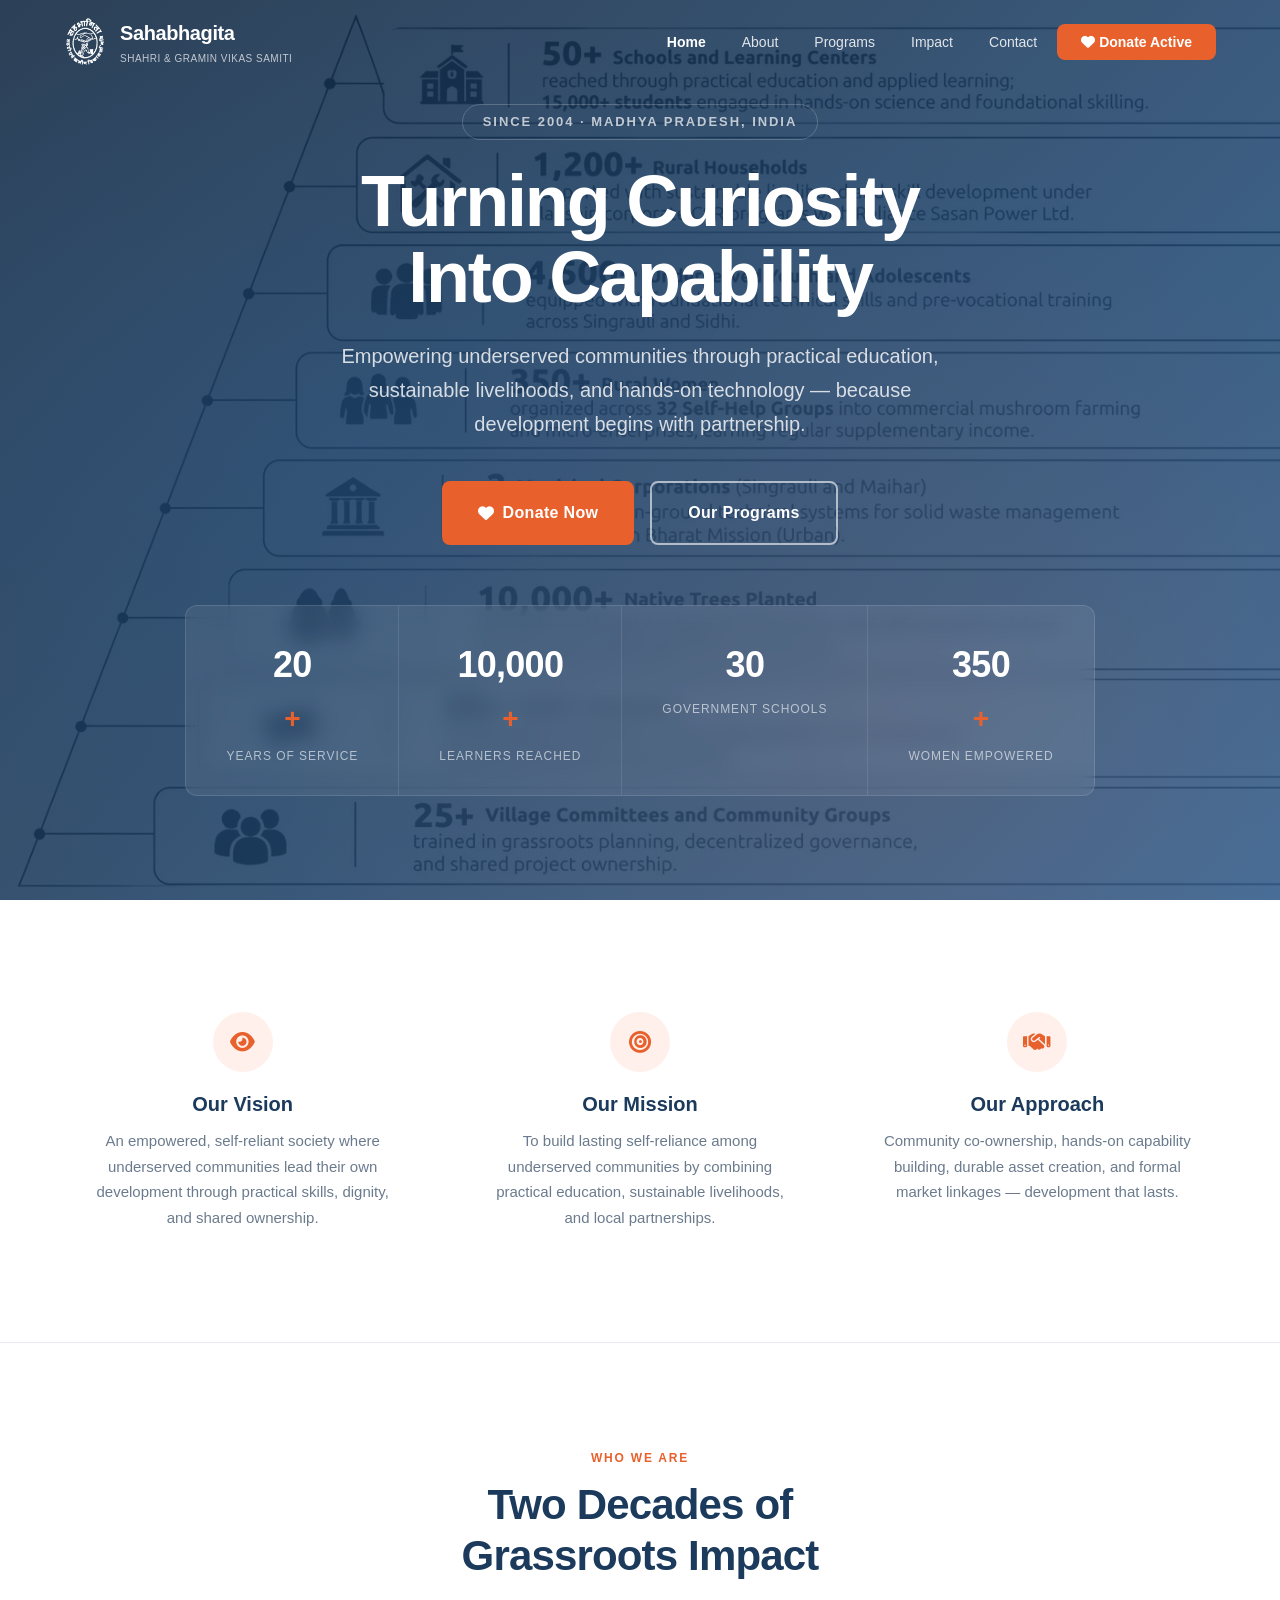
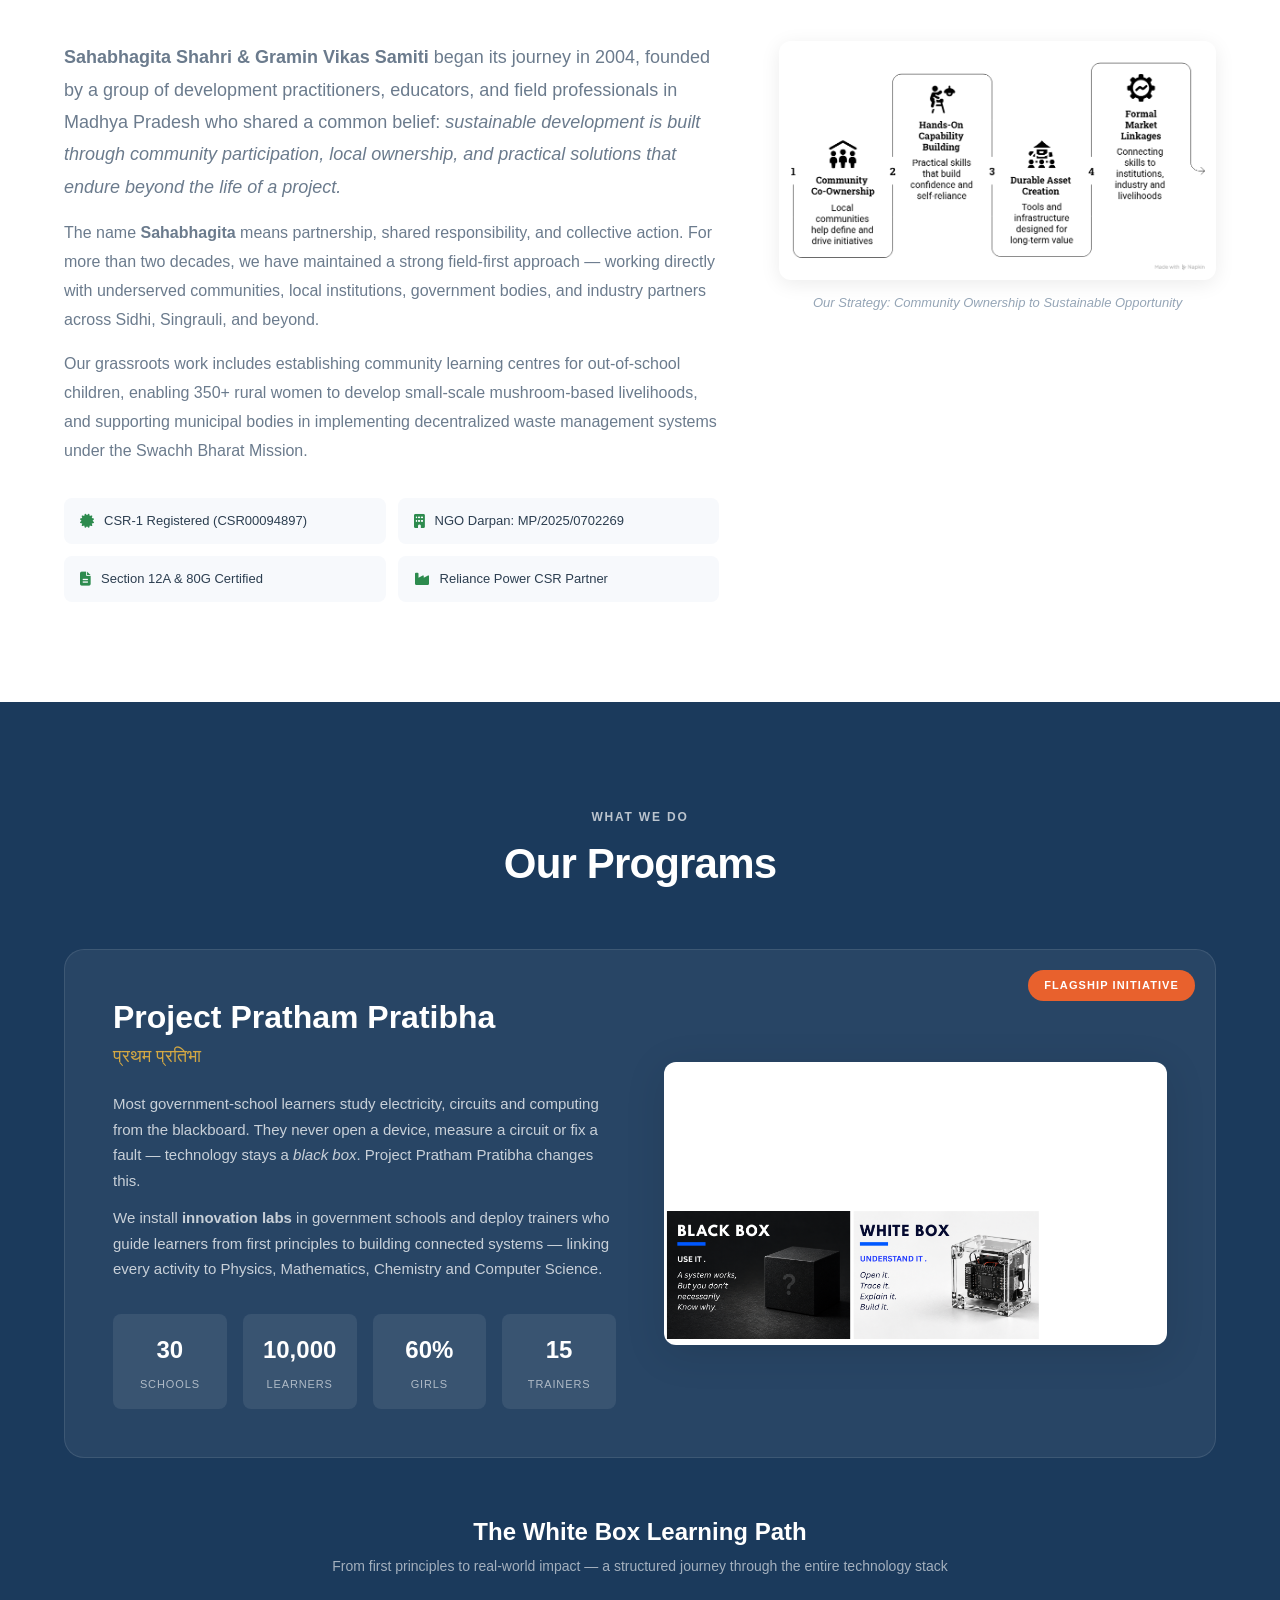
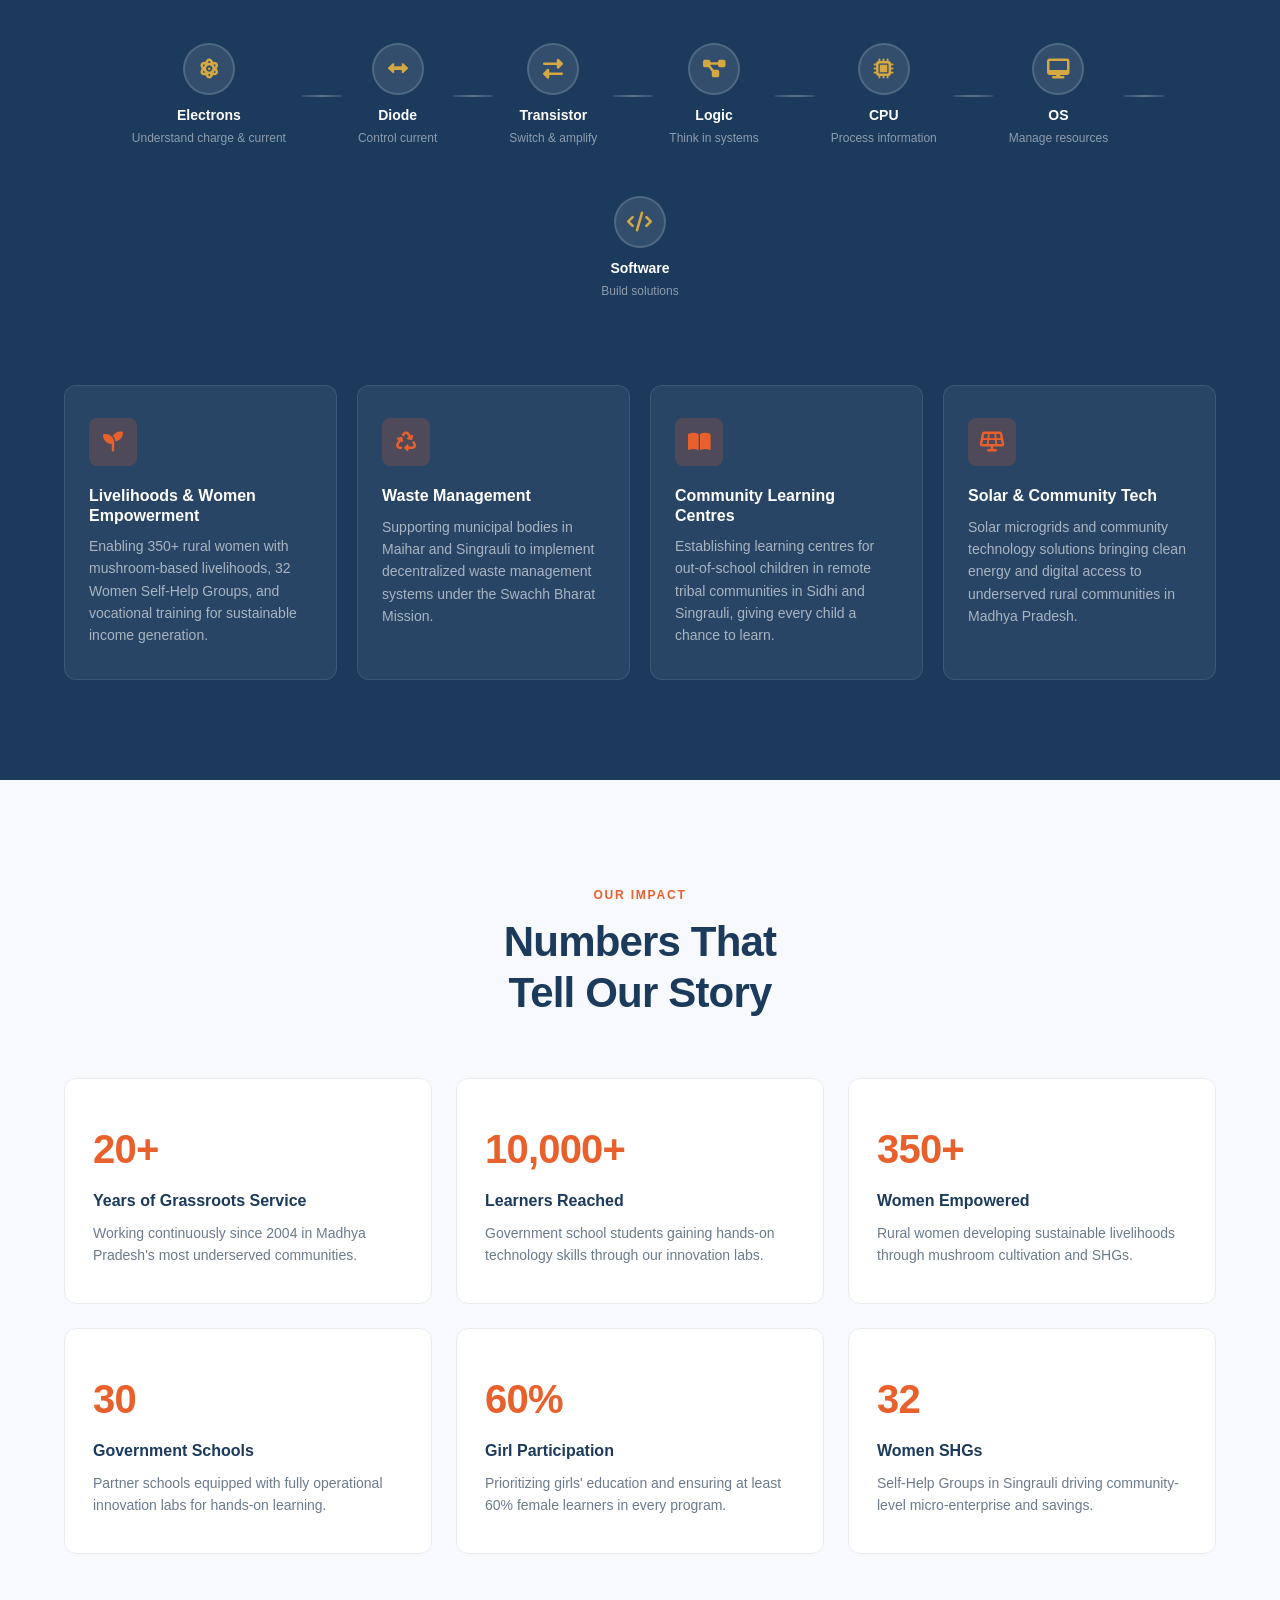
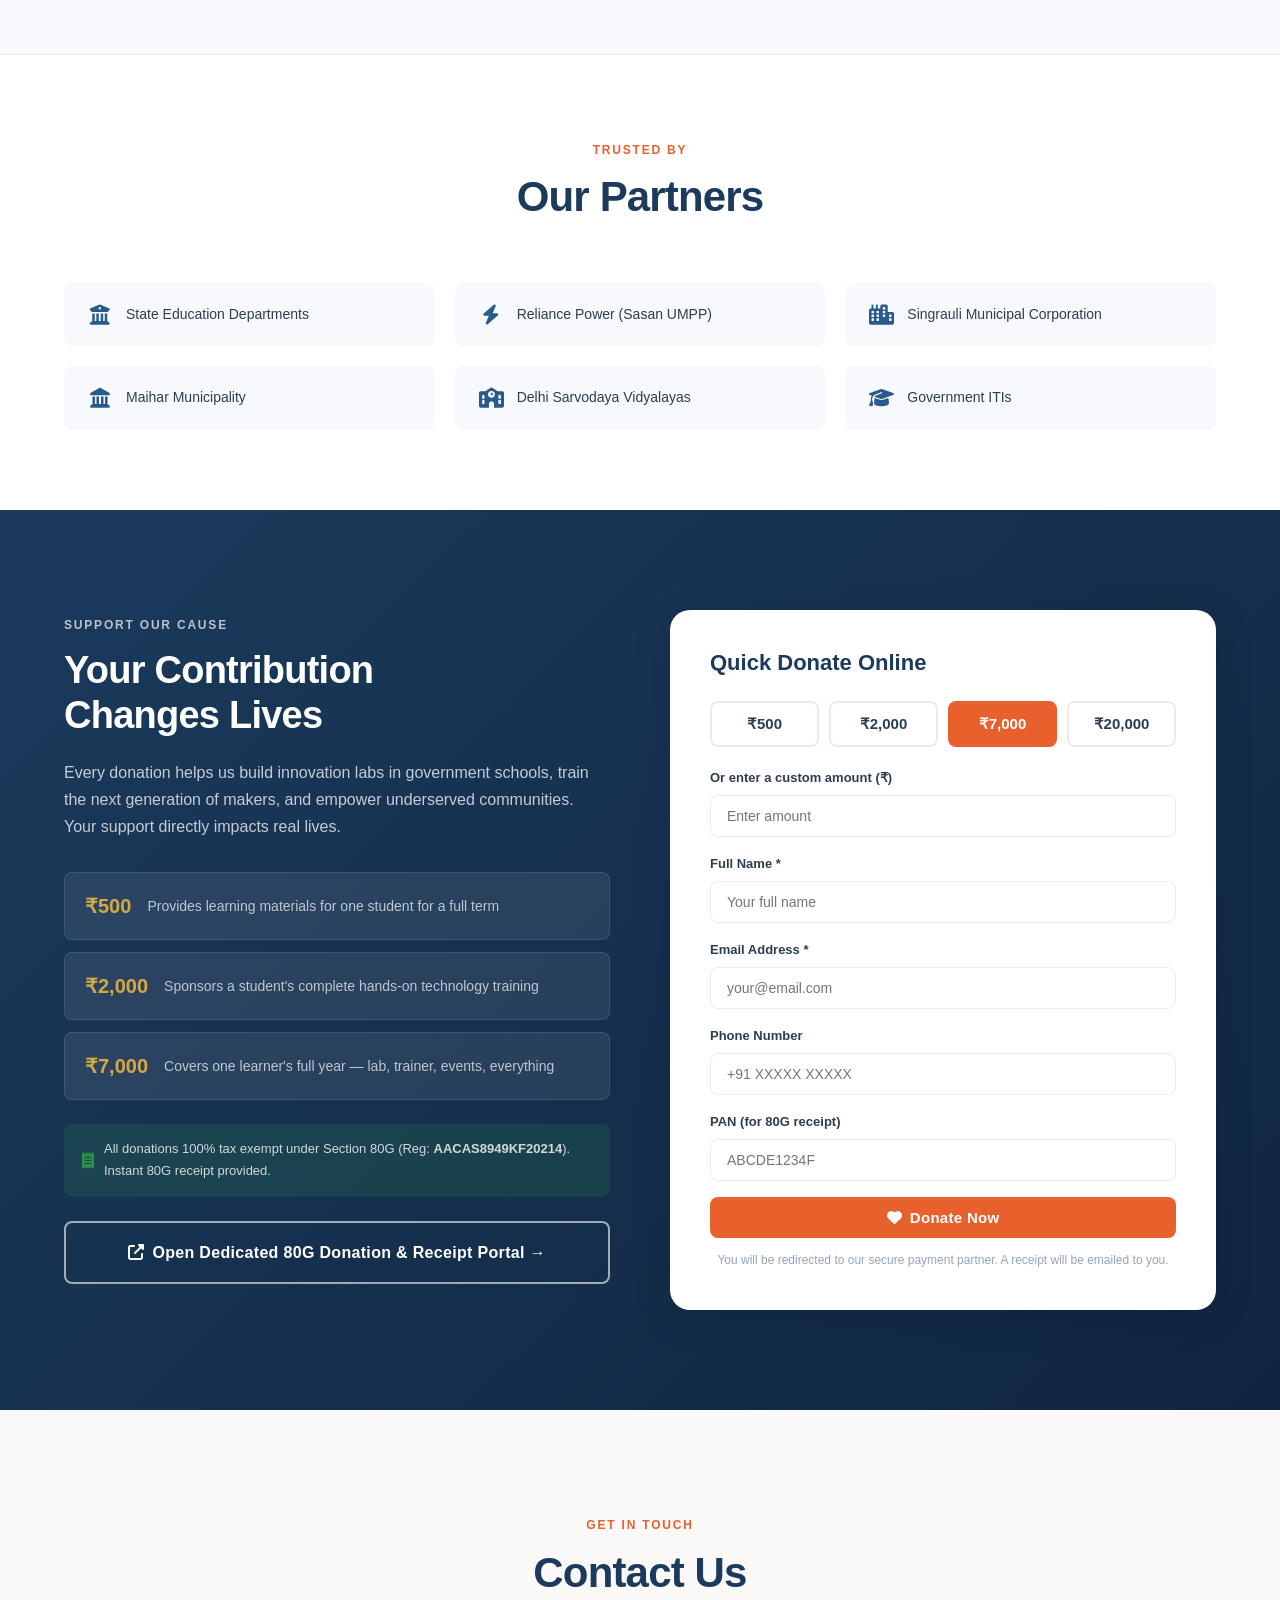
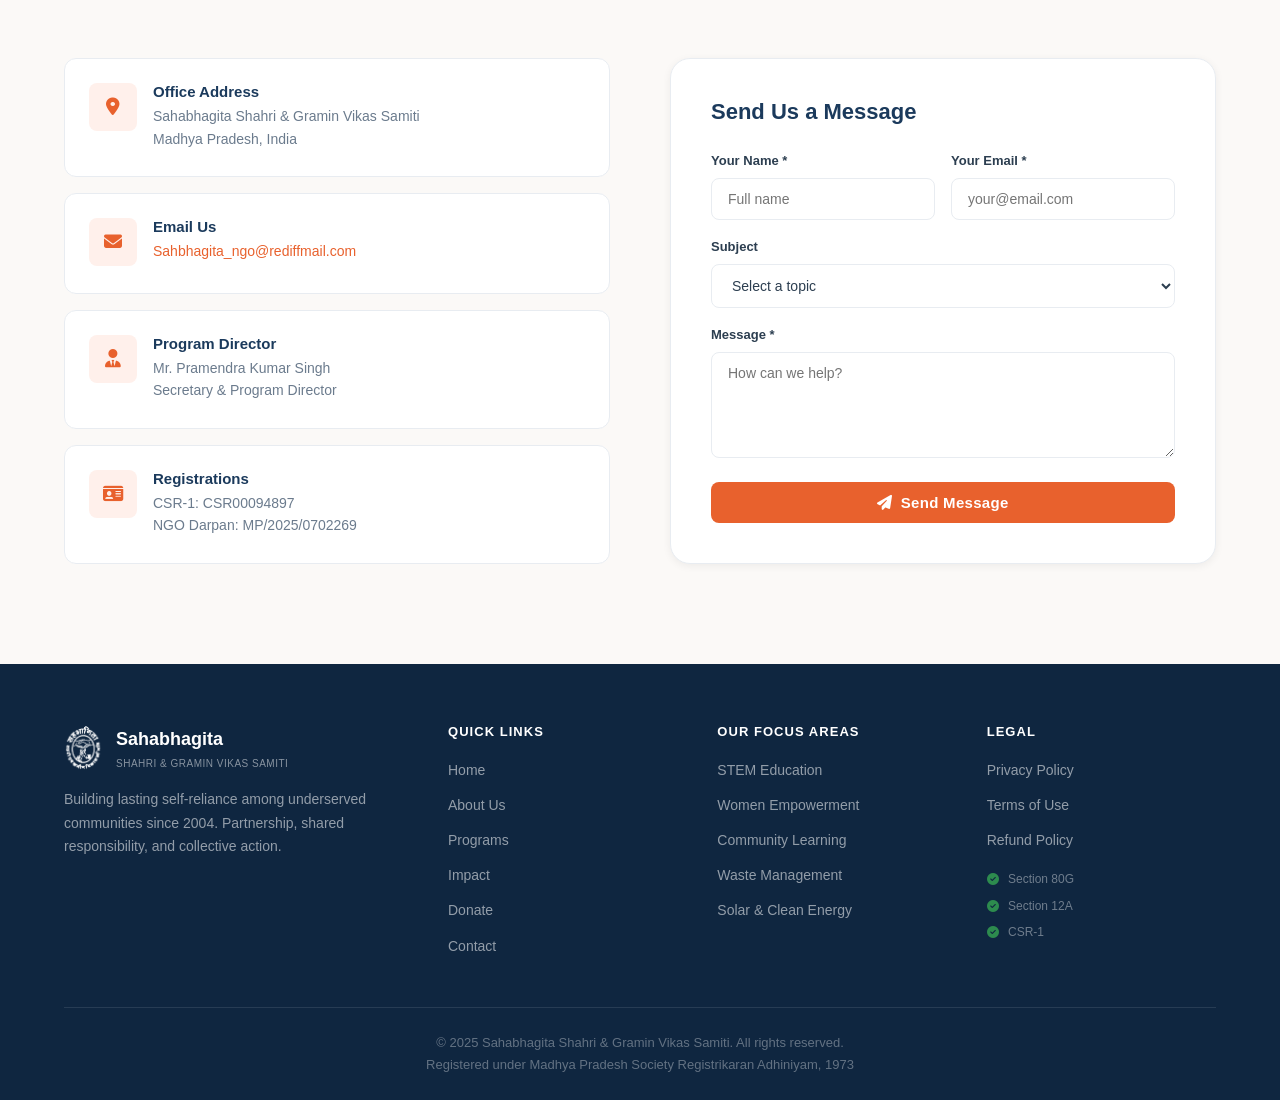
==== commit dbc4a01a: "Deploy active multi-channel donation portal with instant dynamic UPI QR, bank details, and official " ====
--- a/index.html
+++ b/index.html
@@ -56,7 +56,7 @@
                 <li role="none"><a href="#programs" role="menuitem">Programs</a></li>
                 <li role="none"><a href="#impact" role="menuitem">Impact</a></li>
                 <li role="none"><a href="#contact" role="menuitem">Contact</a></li>
-                <li role="none"><a href="#donate" class="nav-donate-btn" role="menuitem">Donate Now</a></li>
+                <li role="none"><a href="donate.html" class="nav-donate-btn" role="menuitem"><i class="fas fa-heart" aria-hidden="true"></i> Donate Active</a></li>
             </ul>
             <button class="nav-toggle" id="navToggle" aria-label="Toggle navigation menu" aria-expanded="false" aria-controls="navLinks">
                 <span></span><span></span><span></span>
@@ -72,7 +72,7 @@
             <h1 class="hero-title">Turning Curiosity<br>Into Capability</h1>
             <p class="hero-subtitle">Empowering underserved communities through practical education, sustainable livelihoods, and hands-on technology — because development begins with partnership.</p>
             <div class="hero-btns">
-                <a href="#donate" class="btn btn-primary btn-lg">Donate Now</a>
+                <a href="donate.html" class="btn btn-primary btn-lg"><i class="fas fa-heart" aria-hidden="true"></i> Donate Now</a>
                 <a href="#programs" class="btn btn-outline-white btn-lg">Our Programs</a>
             </div>
         </div>
@@ -389,13 +389,19 @@
 
                     <div class="donate-tax-note">
                         <i class="fas fa-receipt" aria-hidden="true"></i>
-                        <span>All donations are eligible for tax exemption under Section 80G of the Income Tax Act.</span>
+                        <span>All donations 100% tax exempt under Section 80G (Reg: <strong>AACAS8949KF20214</strong>). Instant 80G receipt provided.</span>
+                    </div>
+
+                    <div style="margin-top: 24px;">
+                        <a href="donate.html" class="btn btn-outline-white btn-lg" style="width: 100%; justify-content: center;">
+                            <i class="fas fa-external-link-alt" aria-hidden="true"></i> Open Dedicated 80G Donation &amp; Receipt Portal →
+                        </a>
                     </div>
                 </div>
                 
                 <div class="donate-form-wrapper">
                     <form class="donate-form" id="donateForm" novalidate>
-                        <h3>Make a Donation</h3>
+                        <h3>Quick Donate Online</h3>
                         
                         <div class="amount-options" role="radiogroup" aria-label="Select donation amount">
                             <button type="button" class="amount-btn" data-amount="500" aria-pressed="false">₹500</button>
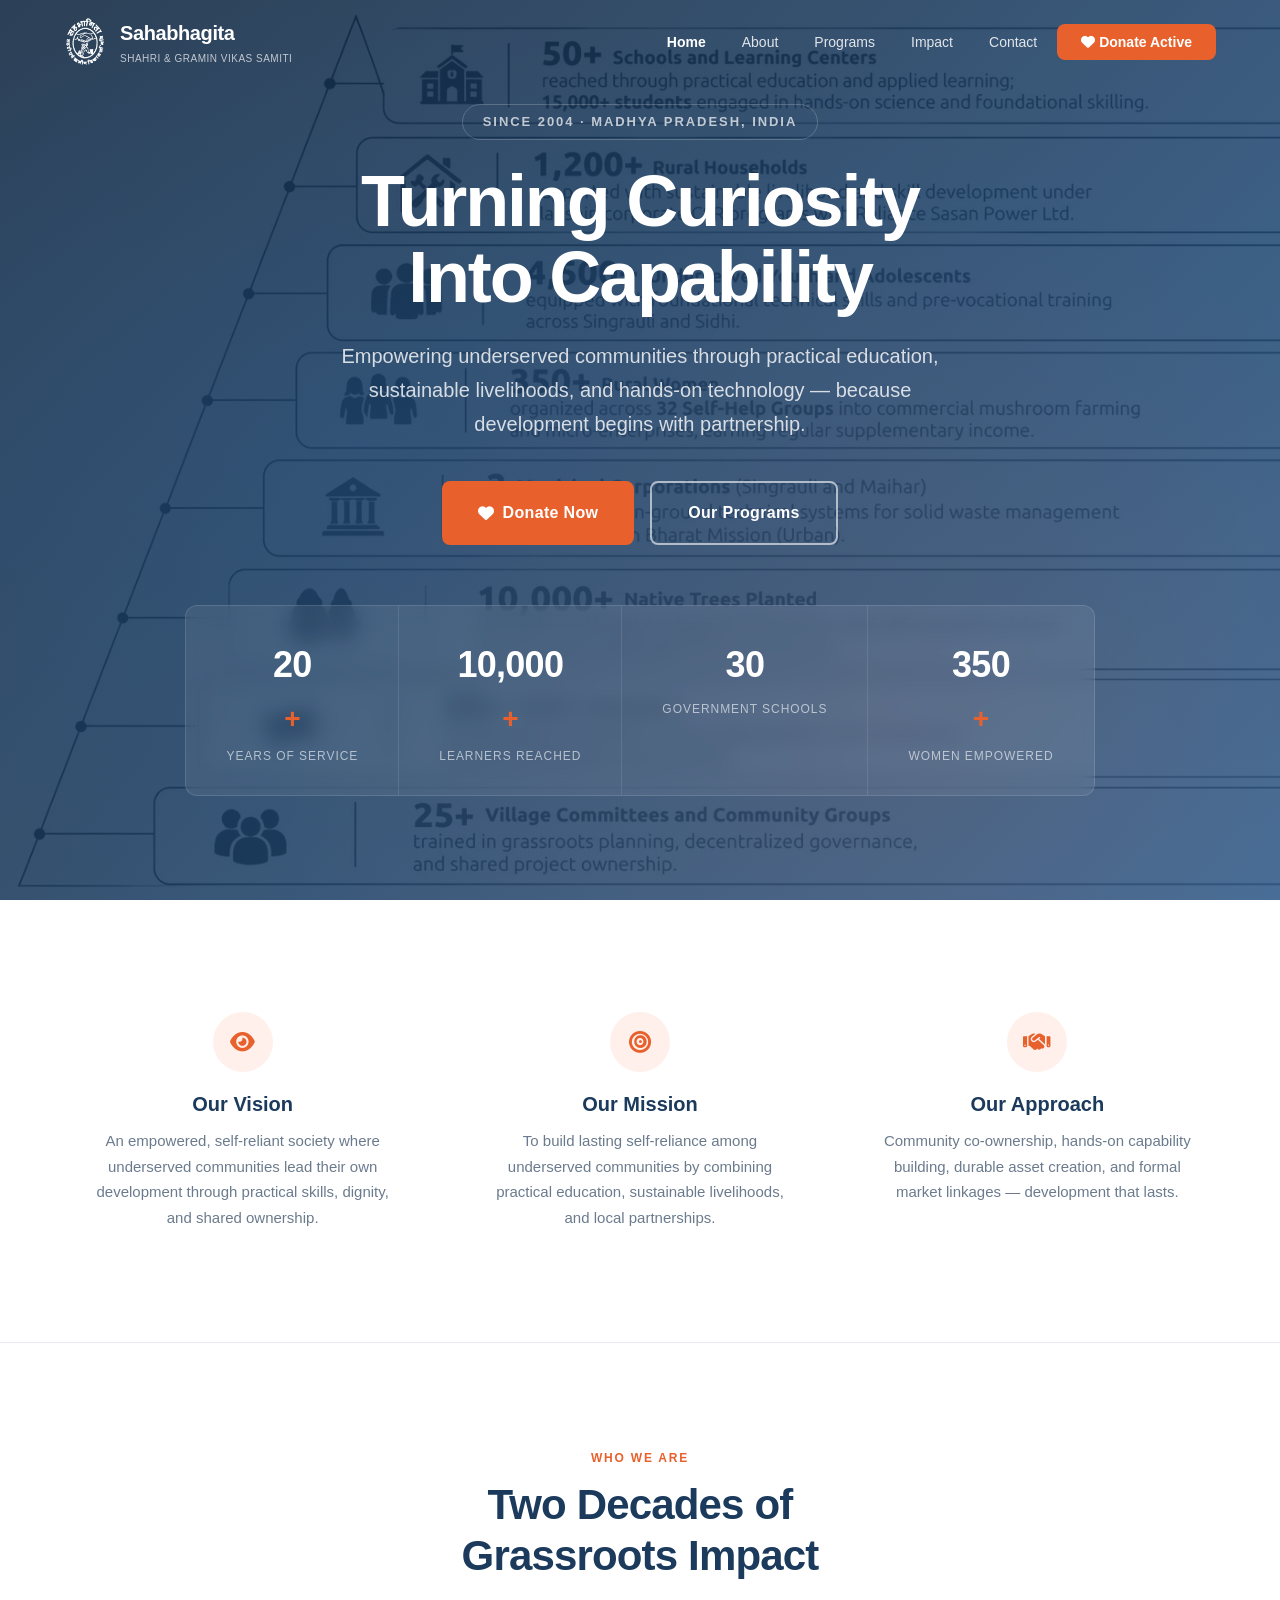
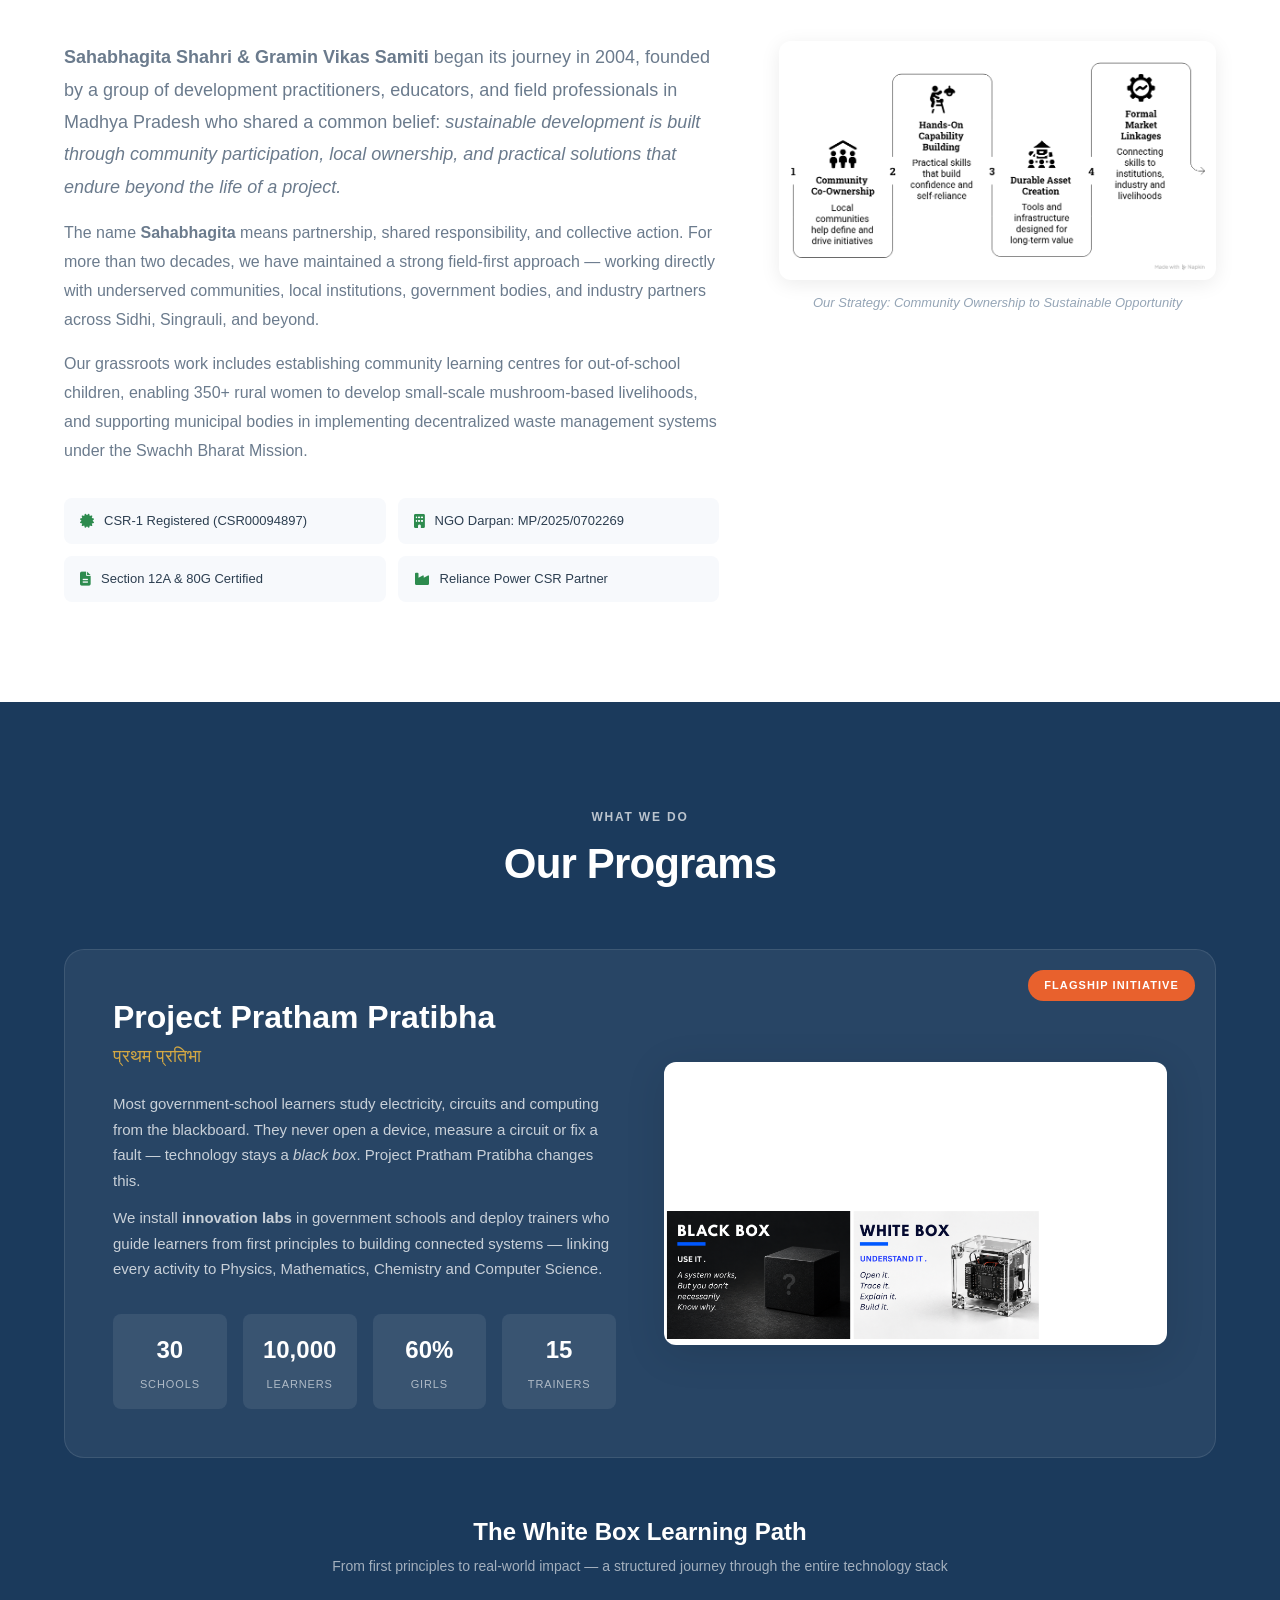
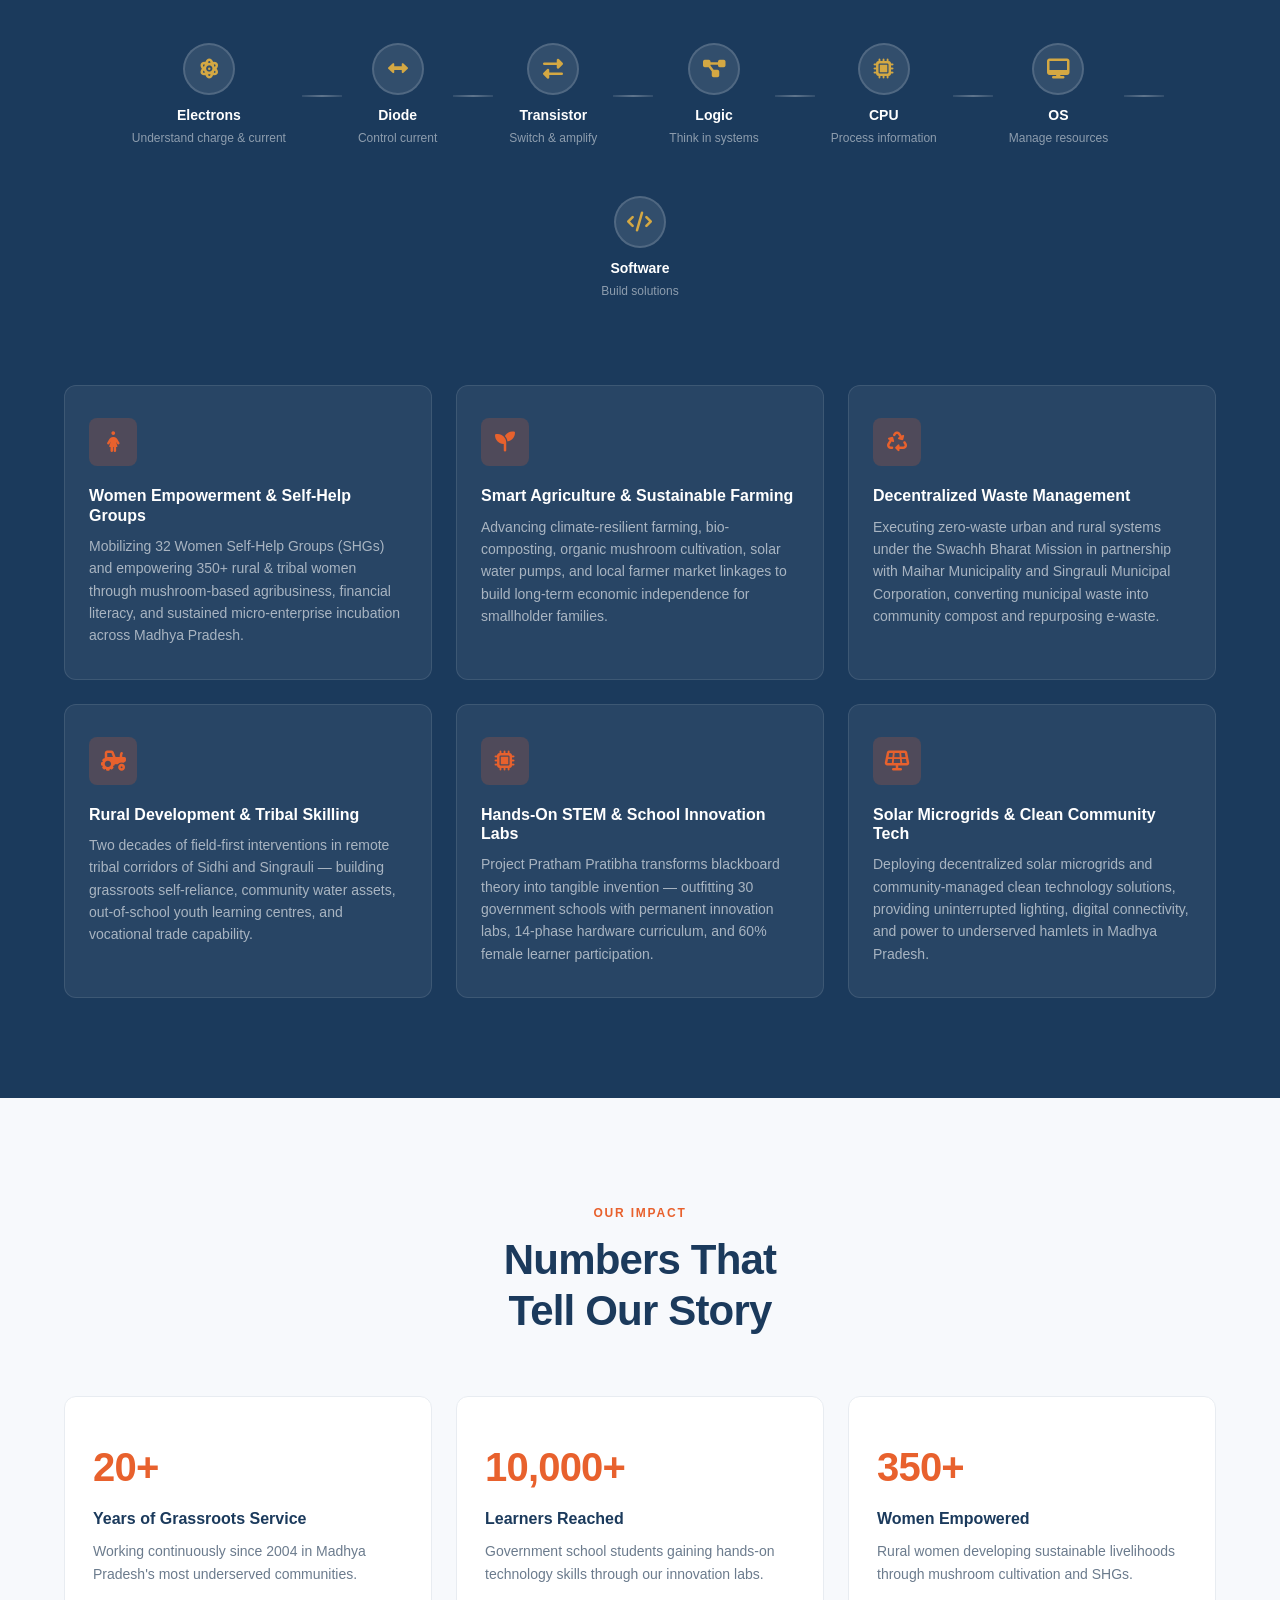
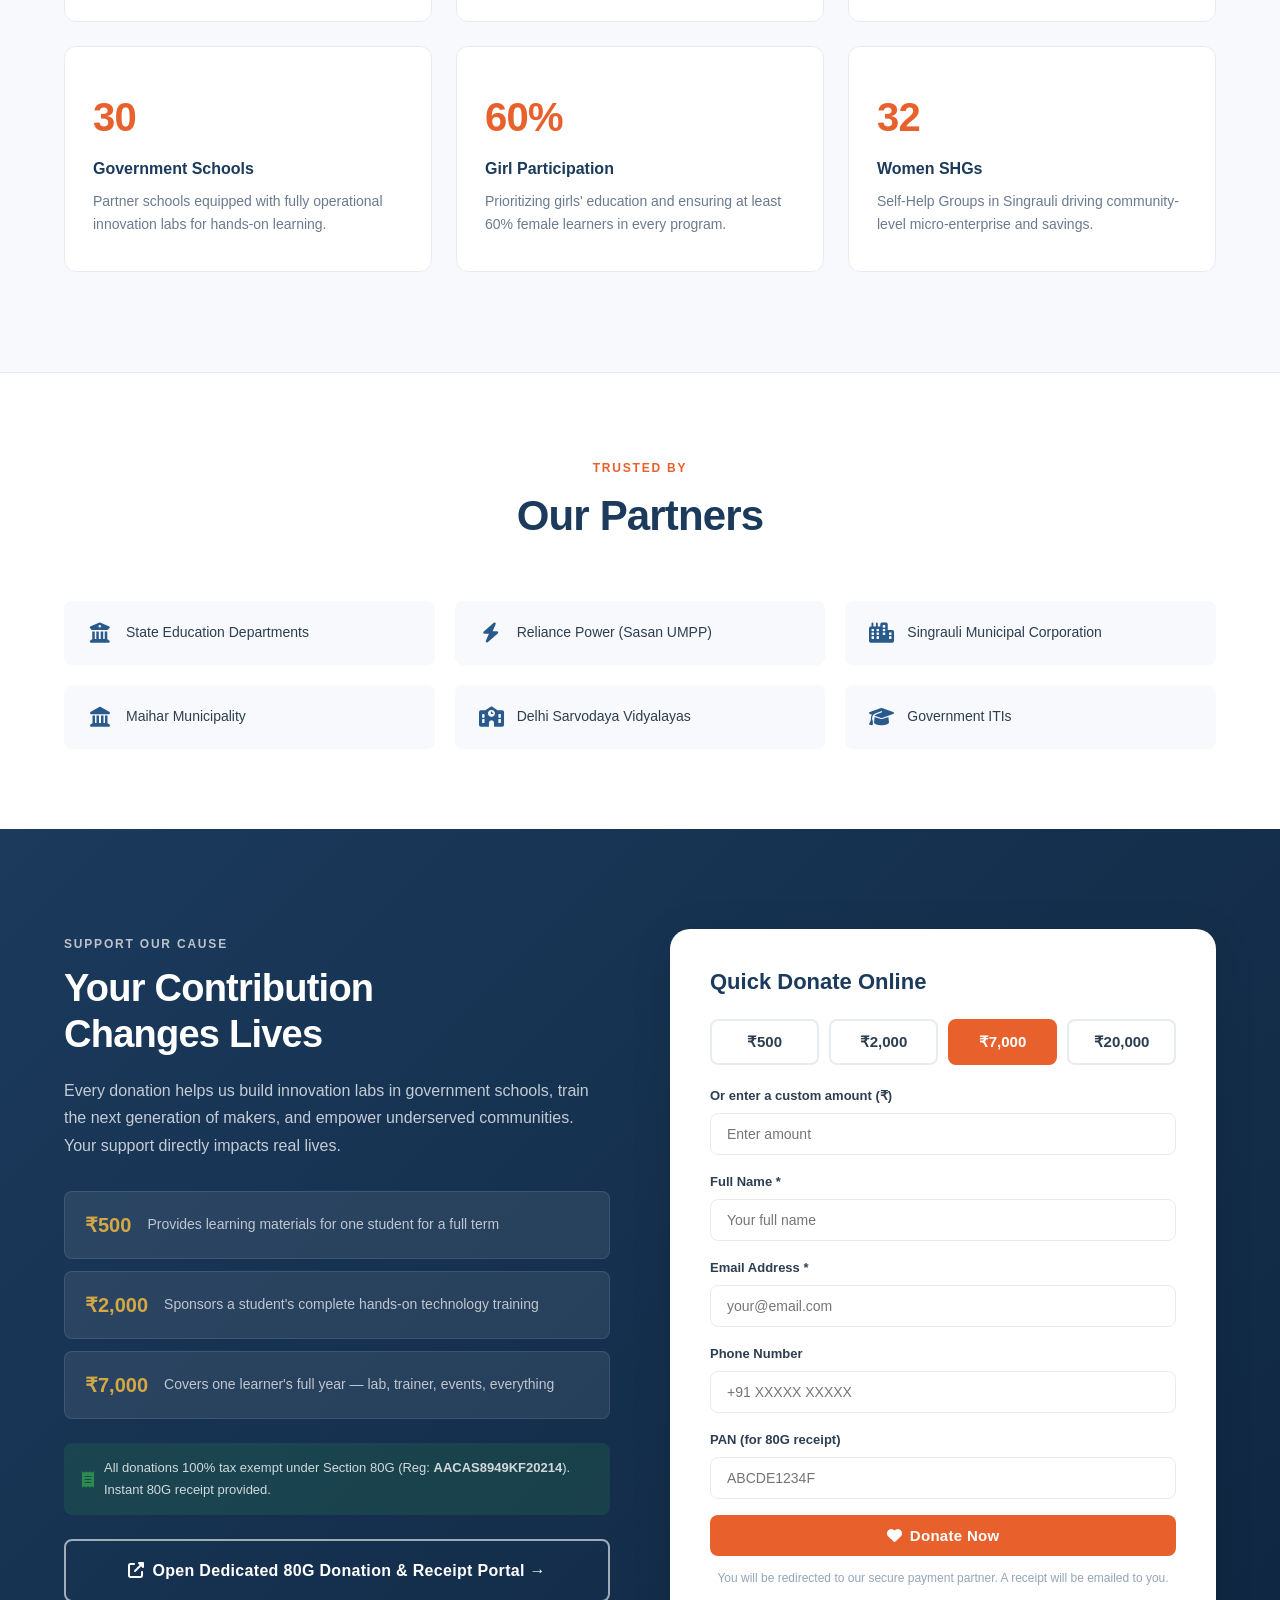
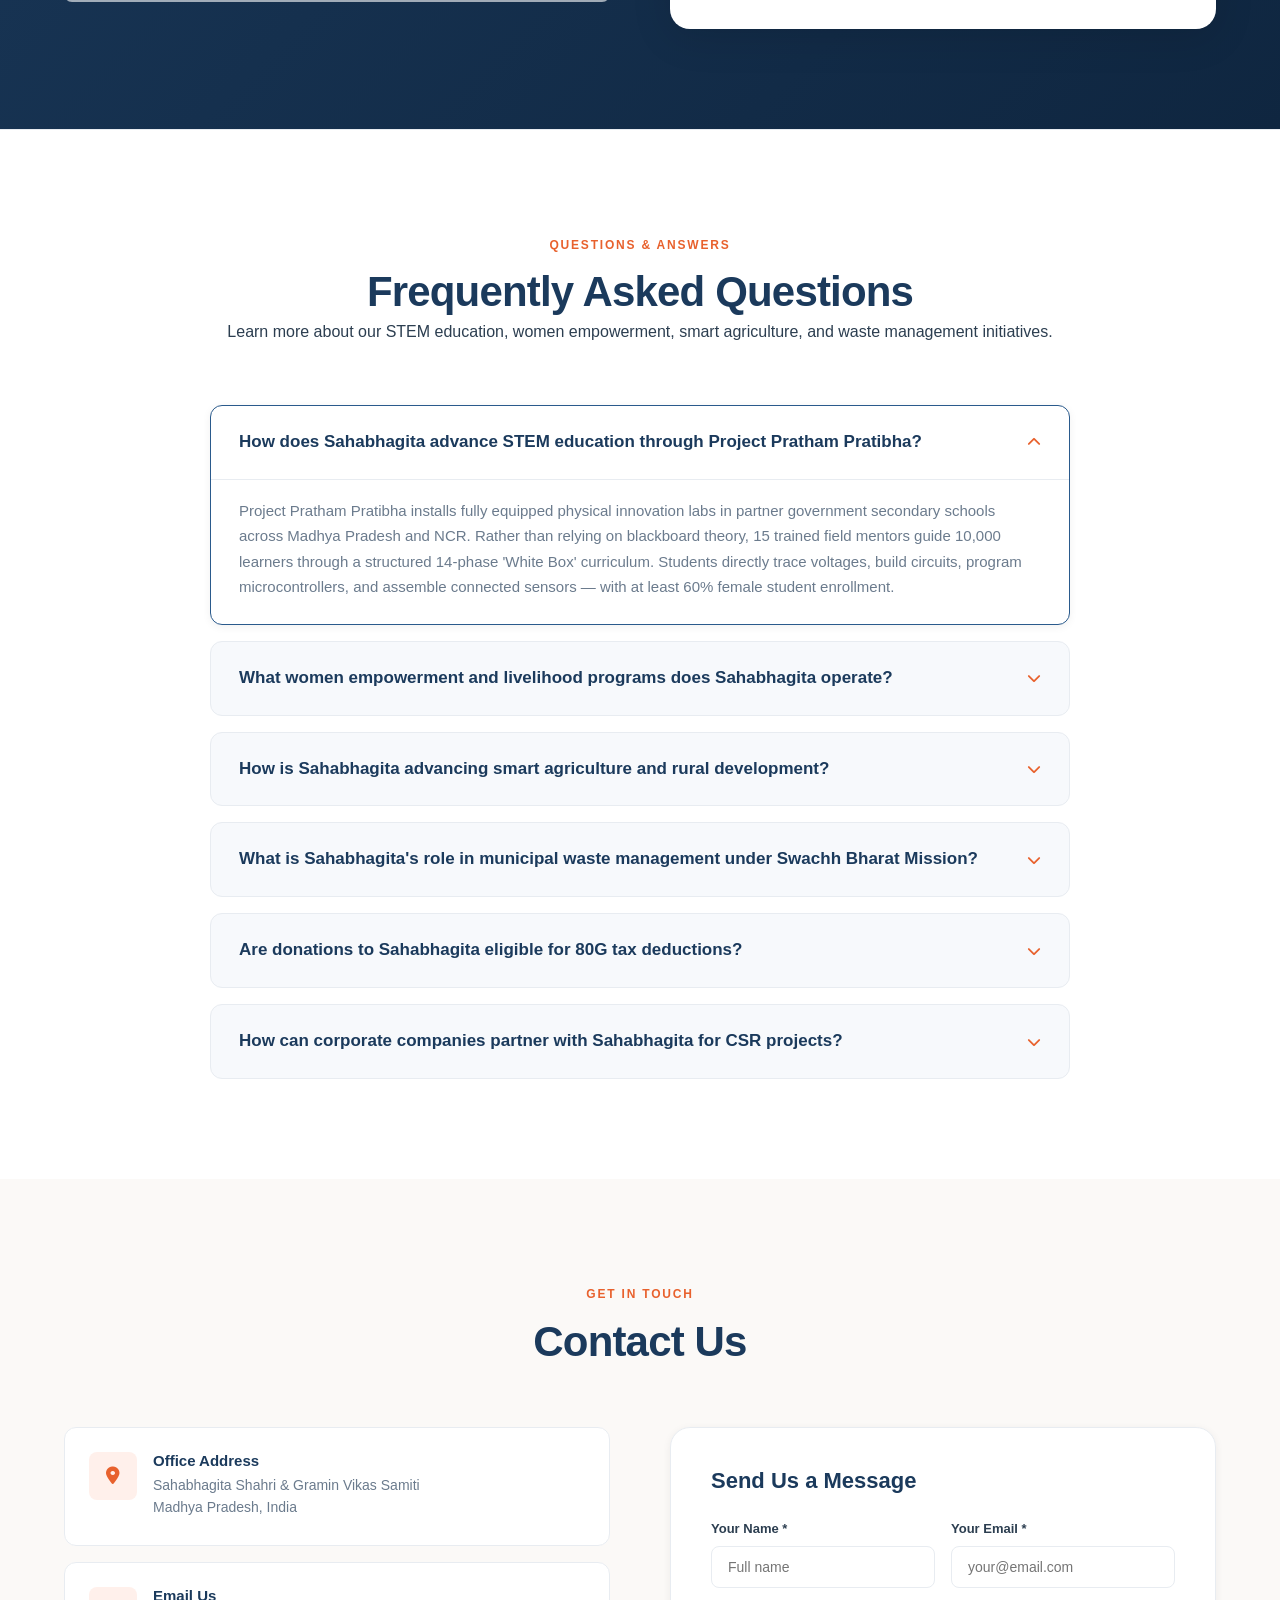
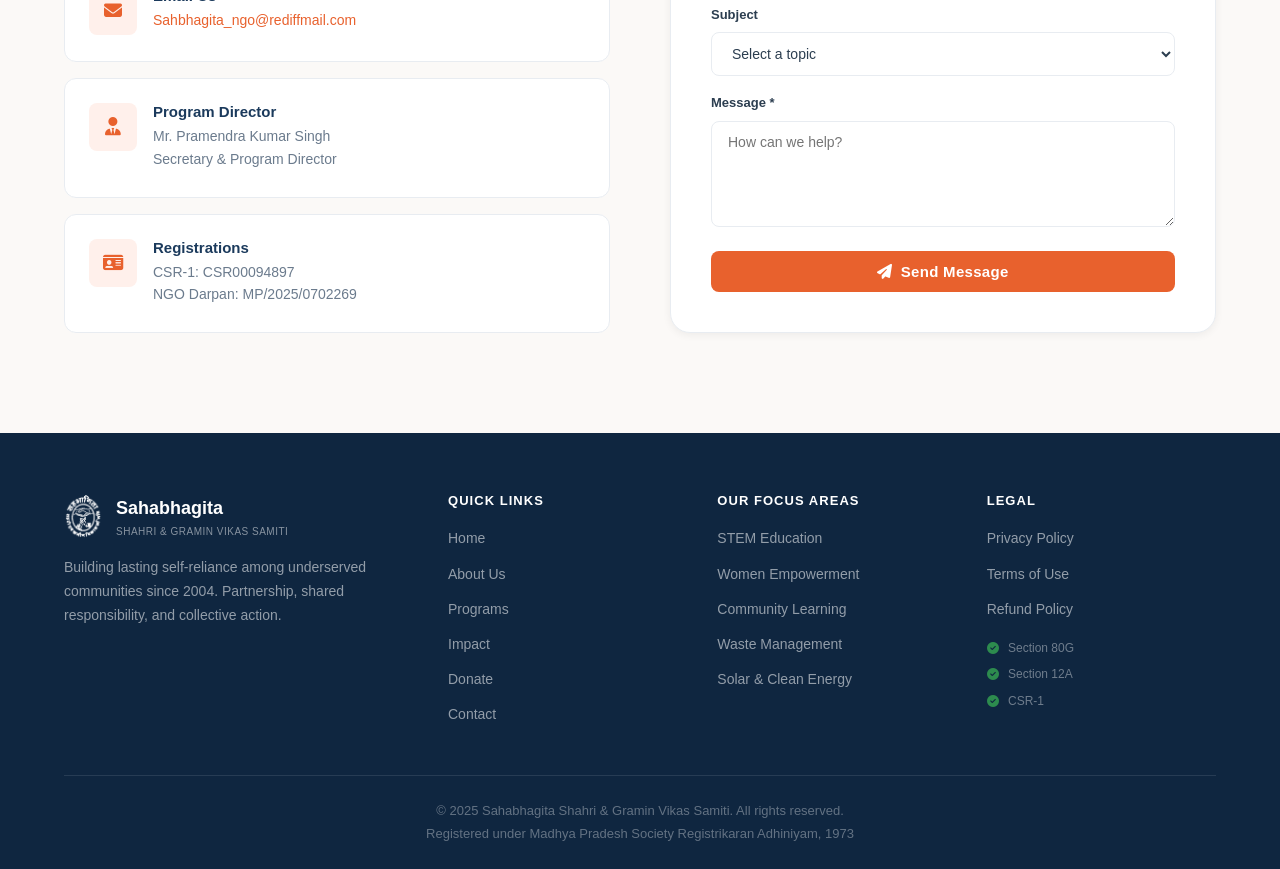
==== commit 01b6de01: "Implement enterprise Google SEO, Schema.org JSON-LD, sitemap.xml, robots.txt, FAQ rich snippets, and" ====
--- a/index.html
+++ b/index.html
@@ -3,9 +3,47 @@
 <head>
     <meta charset="UTF-8">
     <meta name="viewport" content="width=device-width, initial-scale=1.0">
-    <title>Sahabhagita — Partnership for Change</title>
-
-    <!-- ===== SECURITY HEADERS (meta-based, for static hosting) ===== -->
+    <title>Sahabhagita NGO — STEM Education, Women Empowerment, Rural Development &amp; Waste Management</title>
+
+    <!-- ===== SEARCH ENGINE OPTIMIZATION (SEO) ===== -->
+    <meta name="description" content="Sahabhagita Shahri &amp; Gramin Vikas Samiti (est. 2004) is a verified Indian NGO leading hands-on STEM education (Project Pratham Pratibha), rural women empowerment, smart agriculture, municipal waste management under Swachh Bharat Mission, and clean energy microgrids in Madhya Pradesh. 80G tax exempt &amp; CSR-1 registered.">
+    <meta name="keywords" content="STEM education NGO India, Project Pratham Pratibha, women empowerment NGO Madhya Pradesh, rural development Singrauli, smart agriculture sustainable farming, decentralized waste management Swachh Bharat Mission, school innovation labs, hands-on hardware training, 80G tax exemption donation, CSR partner Companies Act Schedule VII, CSR00094897, NGO Darpan MP/2025/0702269, mushroom cultivation rural women, solar microgrids, vocational skilling India, Sidhi Singrauli NGO">
+    <meta name="author" content="Sahabhagita Shahri &amp; Gramin Vikas Samiti">
+    <meta name="publisher" content="Sahabhagita Shahri &amp; Gramin Vikas Samiti">
+    <link rel="canonical" href="https://manish2106-sys.github.io/sahabhagita-ngo/">
+    <link rel="manifest" href="site.webmanifest">
+    <meta name="theme-color" content="#1B3A5C">
+
+    <!-- ===== CRAWLER DIRECTIVES ===== -->
+    <meta name="robots" content="index, follow, max-snippet:-1, max-image-preview:large, max-video-preview:-1">
+    <meta name="googlebot" content="index, follow, max-snippet:-1, max-image-preview:large, max-video-preview:-1">
+    <meta name="bingbot" content="index, follow, max-snippet:-1, max-image-preview:large, max-video-preview:-1">
+
+    <!-- ===== LOCAL GEOGRAPHIC SEO (India / MP) ===== -->
+    <meta name="geo.region" content="IN-MP">
+    <meta name="geo.placename" content="Singrauli, Madhya Pradesh, India">
+    <meta name="geo.position" content="24.1996;82.6645">
+    <meta name="ICBM" content="24.1996, 82.6645">
+
+    <!-- ===== OPEN GRAPH (Facebook, WhatsApp, LinkedIn) ===== -->
+    <meta property="og:locale" content="en_IN">
+    <meta property="og:type" content="website">
+    <meta property="og:site_name" content="Sahabhagita Shahri &amp; Gramin Vikas Samiti">
+    <meta property="og:title" content="Sahabhagita NGO — STEM Education, Women Empowerment &amp; Rural Development">
+    <meta property="og:description" content="Empowering 10,000+ government school learners with STEM innovation labs, 350+ rural women with sustainable livelihoods, and communities with clean tech &amp; waste solutions. 80G Tax Deductible.">
+    <meta property="og:url" content="https://manish2106-sys.github.io/sahabhagita-ngo/">
+    <meta property="og:image" content="https://manish2106-sys.github.io/sahabhagita-ngo/images/image12.png">
+    <meta property="og:image:width" content="1200">
+    <meta property="og:image:height" content="630">
+    <meta property="og:image:alt" content="Project Pratham Pratibha Innovation Lab White Box Technology">
+
+    <!-- ===== TWITTER CARDS ===== -->
+    <meta name="twitter:card" content="summary_large_image">
+    <meta name="twitter:title" content="Sahabhagita NGO — Hands-on STEM &amp; Women Empowerment">
+    <meta name="twitter:description" content="Pioneering school innovation labs, rural livelihoods, and clean community tech in Madhya Pradesh since 2004.">
+    <meta name="twitter:image" content="https://manish2106-sys.github.io/sahabhagita-ngo/images/image12.png">
+
+    <!-- ===== SECURITY HEADERS (meta-based for static hosting) ===== -->
     <meta http-equiv="X-Content-Type-Options" content="nosniff">
     <meta http-equiv="X-Frame-Options" content="DENY">
     <meta http-equiv="X-XSS-Protection" content="1; mode=block">
@@ -15,23 +53,131 @@
                    script-src 'self'; 
                    style-src 'self' https://fonts.googleapis.com https://cdnjs.cloudflare.com 'unsafe-inline'; 
                    font-src 'self' https://fonts.gstatic.com https://cdnjs.cloudflare.com; 
-                   img-src 'self' data:; 
-                   connect-src 'self' https://formspree.io; 
+                   img-src 'self' data: https://manish2106-sys.github.io; 
+                   connect-src 'self'; 
                    frame-src 'none'; 
                    object-src 'none'; 
                    base-uri 'self'; 
-                   form-action 'self' https://formspree.io;">
+                   form-action 'self';">
     <meta name="referrer" content="strict-origin-when-cross-origin">
 
-    <!-- ===== SEO & OPEN GRAPH ===== -->
-    <meta name="description" content="Sahabhagita Shahri & Gramin Vikas Samiti — Empowering underserved communities through practical education, technology labs, sustainable livelihoods, and community development since 2004.">
-    <meta name="keywords" content="Sahabhagita, NGO, education, STEM, India, Madhya Pradesh, community development, donation, Pratham Pratibha">
-    <meta name="author" content="Sahabhagita Shahri & Gramin Vikas Samiti">
-    <meta property="og:title" content="Sahabhagita — Partnership for Change">
-    <meta property="og:description" content="Empowering underserved communities through practical education, technology, and sustainable livelihoods since 2004.">
-    <meta property="og:image" content="images/logo_white.png">
-    <meta property="og:type" content="website">
-    <meta name="twitter:card" content="summary_large_image">
+    <!-- ===== SCHEMA.ORG STRUCTURED DATA (JSON-LD) ===== -->
+    <script type="application/ld+json">
+    {
+      "@context": "https://schema.org",
+      "@graph": [
+        {
+          "@type": "NGO",
+          "@id": "https://manish2106-sys.github.io/sahabhagita-ngo/#organization",
+          "name": "Sahabhagita Shahri & Gramin Vikas Samiti",
+          "alternateName": ["Sahabhagita", "Sahbhagita NGO"],
+          "legalName": "Sahabhagita Shahri & Gramin Vikas Samiti",
+          "url": "https://manish2106-sys.github.io/sahabhagita-ngo/",
+          "logo": "https://manish2106-sys.github.io/sahabhagita-ngo/images/logo_white.png",
+          "image": "https://manish2106-sys.github.io/sahabhagita-ngo/images/image12.png",
+          "foundingDate": "2004",
+          "description": "Leading non-profit organization in Madhya Pradesh advancing hands-on STEM education in government schools through Project Pratham Pratibha, rural women empowerment via self-help groups, smart agriculture, decentralized waste management under Swachh Bharat Mission, and clean solar tech.",
+          "taxID": "AACAS8949K",
+          "award": ["Section 80G Tax Exemption (AACAS8949KF20214)", "Section 12A Registration (ITBA/EXM/S/12A/2021-22/1036077583(1))", "MCA CSR-1 Registration (CSR00094897)", "NITI Aayog Darpan (MP/2025/0702269)"],
+          "address": {
+            "@type": "PostalAddress",
+            "streetAddress": "Ward No. 31, Gram Harrai, Post Baidhan",
+            "addressLocality": "Singrauli",
+            "addressRegion": "Madhya Pradesh",
+            "postalCode": "486886",
+            "addressCountry": "IN"
+          },
+          "contactPoint": {
+            "@type": "ContactPoint",
+            "contactType": "Program Director",
+            "email": "Sahbhagita_ngo@rediffmail.com",
+            "areaServed": "IN",
+            "availableLanguage": ["English", "Hindi"]
+          },
+          "founder": {
+            "@type": "Person",
+            "name": "Pramendra Kumar Singh",
+            "jobTitle": "Secretary & Program Director"
+          },
+          "areaServed": ["Singrauli", "Sidhi", "Madhya Pradesh", "Delhi NCR", "India"],
+          "knowsAbout": [
+            "STEM Education",
+            "School Innovation Labs",
+            "Women Empowerment",
+            "Mushroom Farming & Micro-Enterprise",
+            "Rural Development",
+            "Smart Agriculture",
+            "Decentralized Waste Management",
+            "Swachh Bharat Mission",
+            "Solar Microgrids"
+          ]
+        },
+        {
+          "@type": "WebSite",
+          "@id": "https://manish2106-sys.github.io/sahabhagita-ngo/#website",
+          "url": "https://manish2106-sys.github.io/sahabhagita-ngo/",
+          "name": "Sahabhagita NGO",
+          "publisher": {
+            "@id": "https://manish2106-sys.github.io/sahabhagita-ngo/#organization"
+          }
+        },
+        {
+          "@type": "FAQPage",
+          "@id": "https://manish2106-sys.github.io/sahabhagita-ngo/#faq",
+          "mainEntity": [
+            {
+              "@type": "Question",
+              "name": "What is Project Pratham Pratibha for STEM education?",
+              "acceptedAnswer": {
+                "@type": "Answer",
+                "text": "Project Pratham Pratibha is Sahabhagita's flagship STEM education initiative installing innovation labs in 30 government schools across Madhya Pradesh and NCR. It delivers a structured 14-phase 'White Box' hardware curriculum from first principles (electrons, transistors, CPU logic, embedded systems) to 10,000 learners with at least 60% girl participation."
+              }
+            },
+            {
+              "@type": "Question",
+              "name": "How does Sahabhagita support women empowerment and rural livelihoods?",
+              "acceptedAnswer": {
+                "@type": "Answer",
+                "text": "Sahabhagita has organized 32 Women Self-Help Groups (SHGs) across Singrauli and enabled 350+ rural and tribal women with mushroom-based cultivation, agro-processing micro-enterprises, and financial literacy."
+              }
+            },
+            {
+              "@type": "Question",
+              "name": "What smart agriculture and rural development initiatives does Sahabhagita run?",
+              "acceptedAnswer": {
+                "@type": "Answer",
+                "text": "Sahabhagita promotes smart agriculture through climate-resilient farming, bio-composting, organic mushroom cultivation, and water resource management in tribal belts of Singrauli and Sidhi, connecting smallholder farmers to institutional markets."
+              }
+            },
+            {
+              "@type": "Question",
+              "name": "How does Sahabhagita implement decentralized waste management under Swachh Bharat Mission?",
+              "acceptedAnswer": {
+                "@type": "Answer",
+                "text": "Sahabhagita partners with municipal bodies in Maihar and Singrauli to execute decentralized solid waste segregation, community composting, and electronic waste (e-waste) repurposing into educational hardware kits."
+              }
+            },
+            {
+              "@type": "Question",
+              "name": "Are donations to Sahabhagita tax-deductible under Section 80G?",
+              "acceptedAnswer": {
+                "@type": "Answer",
+                "text": "Yes. Sahabhagita holds perpetual tax exemption under Section 80G (Registration: AACAS8949KF20214) and Section 12A. All Indian donors receive an official tax deduction certificate with their donation."
+              }
+            },
+            {
+              "@type": "Question",
+              "name": "Is Sahabhagita registered for Corporate CSR funding under the Companies Act?",
+              "acceptedAnswer": {
+                "@type": "Answer",
+                "text": "Yes. Sahabhagita holds MCA CSR-1 registration CSR00094897 (SRN: AB5710340) and is verified on NITI Aayog NGO Darpan (MP/2025/0702269), fully compliant with Schedule VII, Item (ii) and Item (iv)."
+              }
+            }
+          ]
+        }
+      ]
+    }
+    </script>
 
     <link rel="icon" type="image/png" href="images/logo_white.png">
     <link href="https://fonts.googleapis.com/css2?family=Inter:wght@300;400;500;600;700;800;900&display=swap" rel="stylesheet">
@@ -259,27 +405,37 @@
                 </div>
             </div>
 
-            <!-- Other Programs -->
+            <!-- Core Development Pillars (SEO Thematic Focus Areas) -->
             <div class="programs-grid">
                 <div class="program-card">
+                    <div class="program-card-icon" aria-hidden="true"><i class="fas fa-female"></i></div>
+                    <h4>Women Empowerment &amp; Self-Help Groups</h4>
+                    <p>Mobilizing 32 Women Self-Help Groups (SHGs) and empowering 350+ rural &amp; tribal women through mushroom-based agribusiness, financial literacy, and sustained micro-enterprise incubation across Madhya Pradesh.</p>
+                </div>
+                <div class="program-card">
                     <div class="program-card-icon" aria-hidden="true"><i class="fas fa-seedling"></i></div>
-                    <h4>Livelihoods &amp; Women Empowerment</h4>
-                    <p>Enabling 350+ rural women with mushroom-based livelihoods, 32 Women Self-Help Groups, and vocational training for sustainable income generation.</p>
+                    <h4>Smart Agriculture &amp; Sustainable Farming</h4>
+                    <p>Advancing climate-resilient farming, bio-composting, organic mushroom cultivation, solar water pumps, and local farmer market linkages to build long-term economic independence for smallholder families.</p>
                 </div>
                 <div class="program-card">
                     <div class="program-card-icon" aria-hidden="true"><i class="fas fa-recycle"></i></div>
-                    <h4>Waste Management</h4>
-                    <p>Supporting municipal bodies in Maihar and Singrauli to implement decentralized waste management systems under the Swachh Bharat Mission.</p>
+                    <h4>Decentralized Waste Management</h4>
+                    <p>Executing zero-waste urban and rural systems under the Swachh Bharat Mission in partnership with Maihar Municipality and Singrauli Municipal Corporation, converting municipal waste into community compost and repurposing e-waste.</p>
                 </div>
                 <div class="program-card">
-                    <div class="program-card-icon" aria-hidden="true"><i class="fas fa-book-open"></i></div>
-                    <h4>Community Learning Centres</h4>
-                    <p>Establishing learning centres for out-of-school children in remote tribal communities in Sidhi and Singrauli, giving every child a chance to learn.</p>
+                    <div class="program-card-icon" aria-hidden="true"><i class="fas fa-tractor"></i></div>
+                    <h4>Rural Development &amp; Tribal Skilling</h4>
+                    <p>Two decades of field-first interventions in remote tribal corridors of Sidhi and Singrauli — building grassroots self-reliance, community water assets, out-of-school youth learning centres, and vocational trade capability.</p>
+                </div>
+                <div class="program-card">
+                    <div class="program-card-icon" aria-hidden="true"><i class="fas fa-microchip"></i></div>
+                    <h4>Hands-On STEM &amp; School Innovation Labs</h4>
+                    <p>Project Pratham Pratibha transforms blackboard theory into tangible invention — outfitting 30 government schools with permanent innovation labs, 14-phase hardware curriculum, and 60% female learner participation.</p>
                 </div>
                 <div class="program-card">
                     <div class="program-card-icon" aria-hidden="true"><i class="fas fa-solar-panel"></i></div>
-                    <h4>Solar &amp; Community Tech</h4>
-                    <p>Solar microgrids and community technology solutions bringing clean energy and digital access to underserved rural communities in Madhya Pradesh.</p>
+                    <h4>Solar Microgrids &amp; Clean Community Tech</h4>
+                    <p>Deploying decentralized solar microgrids and community-managed clean technology solutions, providing uninterrupted lighting, digital connectivity, and power to underserved hamlets in Madhya Pradesh.</p>
                 </div>
             </div>
         </div>
@@ -452,6 +608,81 @@
         </div>
     </section>
 
+    <!-- ==================== FREQUENTLY ASKED QUESTIONS (SEO Rich Snippets) ==================== -->
+    <section class="faq-section" id="faq" aria-label="Frequently Asked Questions">
+        <div class="container">
+            <div class="section-header">
+                <span class="section-label">Questions &amp; Answers</span>
+                <h2 class="section-title">Frequently Asked Questions</h2>
+                <p class="section-subtitle">Learn more about our STEM education, women empowerment, smart agriculture, and waste management initiatives.</p>
+            </div>
+
+            <div class="faq-accordion" role="region" aria-label="FAQ Accordion">
+                
+                <details class="faq-item" open>
+                    <summary class="faq-question">
+                        <span>How does Sahabhagita advance STEM education through Project Pratham Pratibha?</span>
+                        <i class="fas fa-chevron-down faq-icon" aria-hidden="true"></i>
+                    </summary>
+                    <div class="faq-answer">
+                        <p>Project Pratham Pratibha installs fully equipped physical innovation labs in partner government secondary schools across Madhya Pradesh and NCR. Rather than relying on blackboard theory, 15 trained field mentors guide 10,000 learners through a structured 14-phase 'White Box' curriculum. Students directly trace voltages, build circuits, program microcontrollers, and assemble connected sensors — with at least 60% female student enrollment.</p>
+                    </div>
+                </details>
+
+                <details class="faq-item">
+                    <summary class="faq-question">
+                        <span>What women empowerment and livelihood programs does Sahabhagita operate?</span>
+                        <i class="fas fa-chevron-down faq-icon" aria-hidden="true"></i>
+                    </summary>
+                    <div class="faq-answer">
+                        <p>Sahabhagita has organized and nurtured 32 Women Self-Help Groups (SHGs) in Singrauli, enabling 350+ rural and tribal women to launch small-scale mushroom cultivation and agro-processing businesses. The program provides training, spawn supply, bio-hygiene protocol, and direct market linkage, creating independent household income streams.</p>
+                    </div>
+                </details>
+
+                <details class="faq-item">
+                    <summary class="faq-question">
+                        <span>How is Sahabhagita advancing smart agriculture and rural development?</span>
+                        <i class="fas fa-chevron-down faq-icon" aria-hidden="true"></i>
+                    </summary>
+                    <div class="faq-answer">
+                        <p>Our rural development model combines practical agricultural science with community ownership. We train marginal farmers in Singrauli and Sidhi on organic bio-composting, water conservation, solar irrigation pumps, and crop diversification. By eliminating expensive chemical inputs and linking harvests directly to regional vendors, farming families secure durable self-reliance.</p>
+                    </div>
+                </details>
+
+                <details class="faq-item">
+                    <summary class="faq-question">
+                        <span>What is Sahabhagita's role in municipal waste management under Swachh Bharat Mission?</span>
+                        <i class="fas fa-chevron-down faq-icon" aria-hidden="true"></i>
+                    </summary>
+                    <div class="faq-answer">
+                        <p>Sahabhagita has served as technical implementation and community mobilization partner for municipal corporations including Maihar and Singrauli. We implement decentralized solid waste segregation, community-level organic composting, and electronic waste (e-waste) collection, diverting tons of waste from open dumps while repurposing discarded electronics into educational components.</p>
+                    </div>
+                </details>
+
+                <details class="faq-item">
+                    <summary class="faq-question">
+                        <span>Are donations to Sahabhagita eligible for 80G tax deductions?</span>
+                        <i class="fas fa-chevron-down faq-icon" aria-hidden="true"></i>
+                    </summary>
+                    <div class="faq-answer">
+                        <p>Yes. Sahabhagita holds perpetual tax exemption status under Section 80G of the Income Tax Act, 1961 (Registration: <strong>AACAS8949KF20214</strong>) as well as Section 12A (<strong>ITBA/EXM/S/12A/2021-22/1036077583(1)</strong>). Every donor receives an instant computer-generated 80G Tax Exemption Certificate with the NGO's official seal and PAN (<strong>AACAS8949K</strong>).</p>
+                    </div>
+                </details>
+
+                <details class="faq-item">
+                    <summary class="faq-question">
+                        <span>How can corporate companies partner with Sahabhagita for CSR projects?</span>
+                        <i class="fas fa-chevron-down faq-icon" aria-hidden="true"></i>
+                    </summary>
+                    <div class="faq-answer">
+                        <p>Sahabhagita is registered with the Ministry of Corporate Affairs under MCA CSR-1 (Registration: <strong>CSR00094897</strong>, SRN: <strong>AB5710340</strong>) and verified on NITI Aayog's NGO Darpan (<strong>MP/2025/0702269</strong>). Past corporate partners include Reliance Power (Sasan UMPP). We provide transparent milestone-based execution, quarterly CSR audits, and audited Utilization Certificates (UC) aligned with Schedule VII Item (ii) and Item (iv).</p>
+                    </div>
+                </details>
+
+            </div>
+        </div>
+    </section>
+
     <!-- ==================== CONTACT SECTION ==================== -->
     <section class="contact" id="contact" aria-label="Contact us">
         <div class="container">
--- a/styles.css
+++ b/styles.css
@@ -681,8 +681,8 @@
 /* Program Cards */
 .programs-grid {
     display: grid;
-    grid-template-columns: repeat(4, 1fr);
-    gap: 20px;
+    grid-template-columns: repeat(3, 1fr);
+    gap: 24px;
 }
 
 .program-card {
@@ -1490,3 +1490,75 @@
         transform: none;
     }
 }
+
+/* ============================================
+   FAQ ACCORDION (SEO Snippets & UX)
+   ============================================ */
+.faq-section {
+    padding: 100px 0;
+    background: #FFFFFF;
+    border-top: 1px solid var(--border);
+}
+
+.faq-accordion {
+    max-width: 860px;
+    margin: 0 auto;
+    display: flex;
+    flex-direction: column;
+    gap: 16px;
+}
+
+.faq-item {
+    background: var(--bg-light);
+    border: 1px solid var(--border);
+    border-radius: var(--radius-md);
+    overflow: hidden;
+    transition: all var(--transition);
+}
+
+.faq-item[open] {
+    border-color: var(--primary-light);
+    box-shadow: var(--shadow-sm);
+    background: #FFFFFF;
+}
+
+.faq-question {
+    padding: 22px 28px;
+    font-size: 17px;
+    font-weight: 700;
+    color: var(--primary);
+    cursor: pointer;
+    list-style: none;
+    display: flex;
+    justify-content: space-between;
+    align-items: center;
+    gap: 16px;
+    user-select: none;
+}
+
+.faq-question::-webkit-details-marker {
+    display: none;
+}
+
+.faq-icon {
+    font-size: 14px;
+    color: var(--accent);
+    transition: transform var(--transition);
+}
+
+.faq-item[open] .faq-icon {
+    transform: rotate(180deg);
+}
+
+.faq-answer {
+    padding: 0 28px 24px;
+    font-size: 15px;
+    line-height: 1.7;
+    color: var(--text-light);
+    border-top: 1px solid var(--border);
+    padding-top: 18px;
+}
+
+.faq-answer p {
+    margin: 0;
+}
